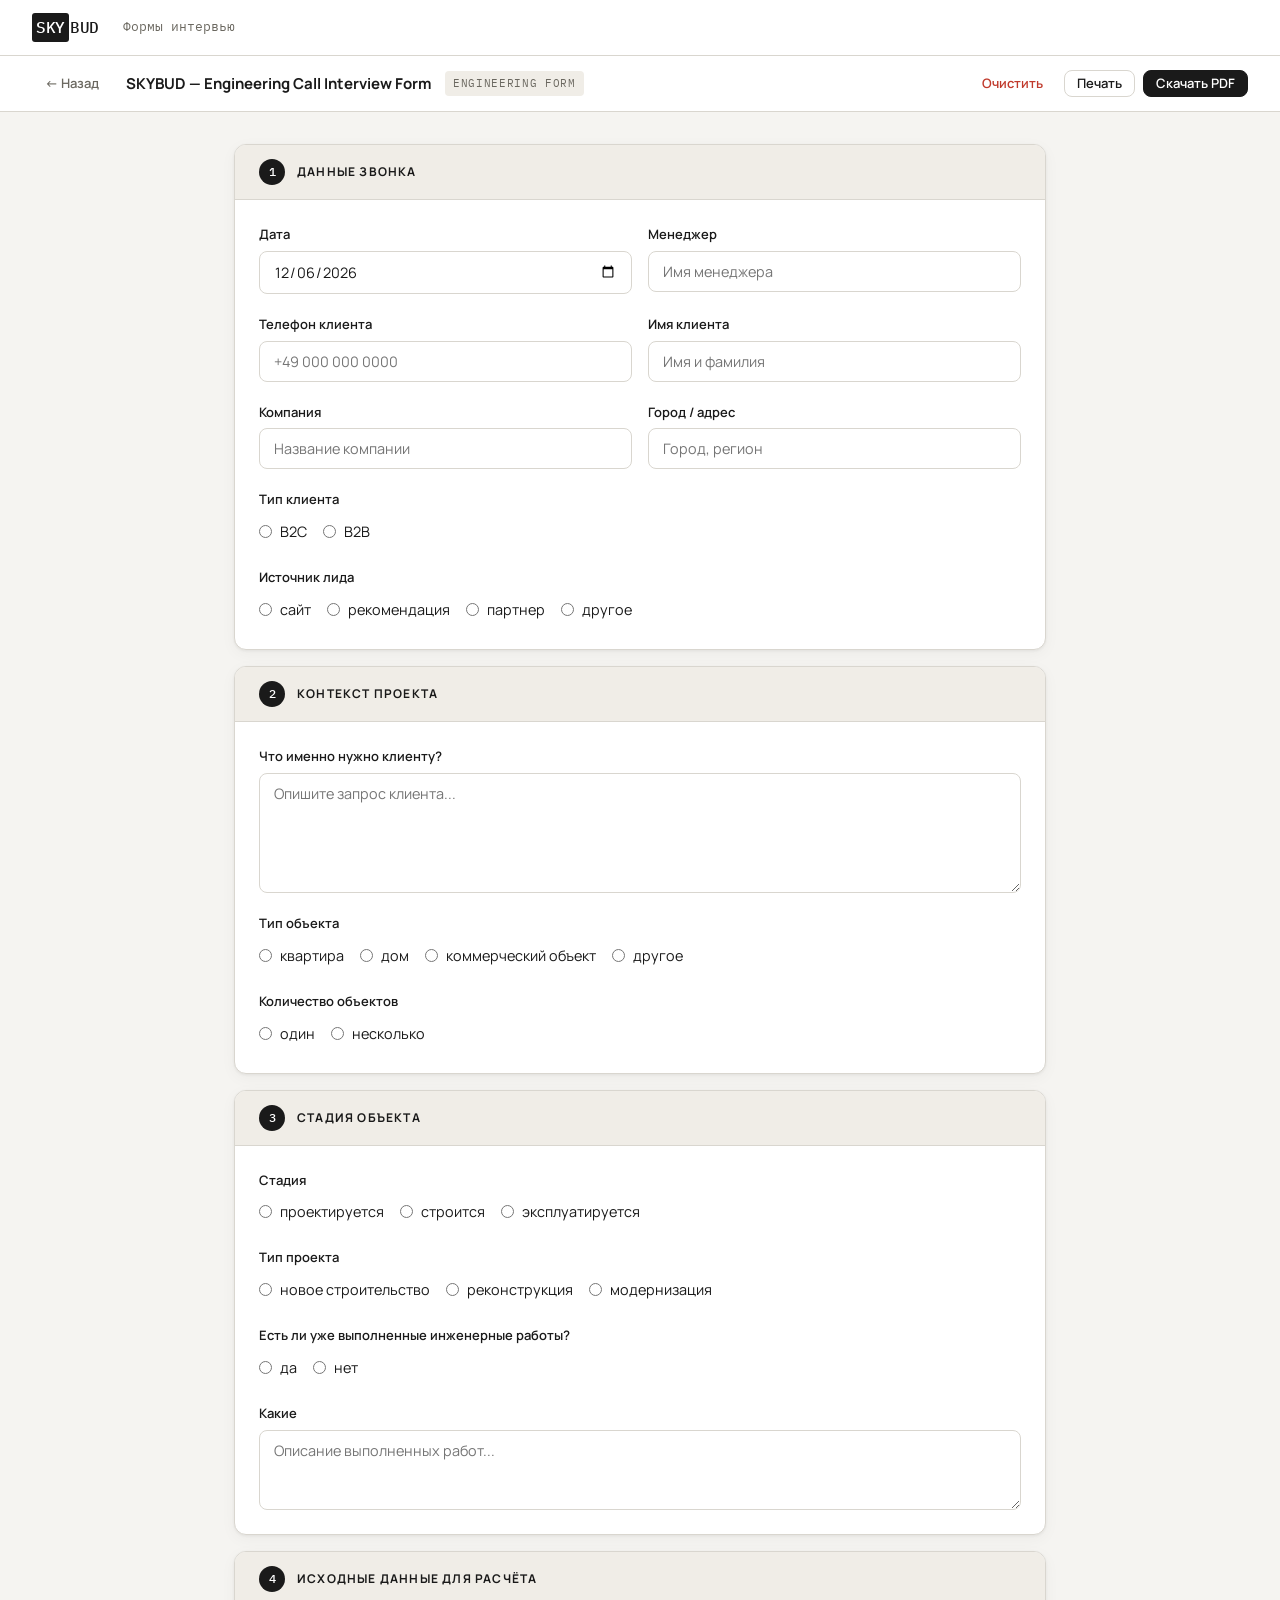
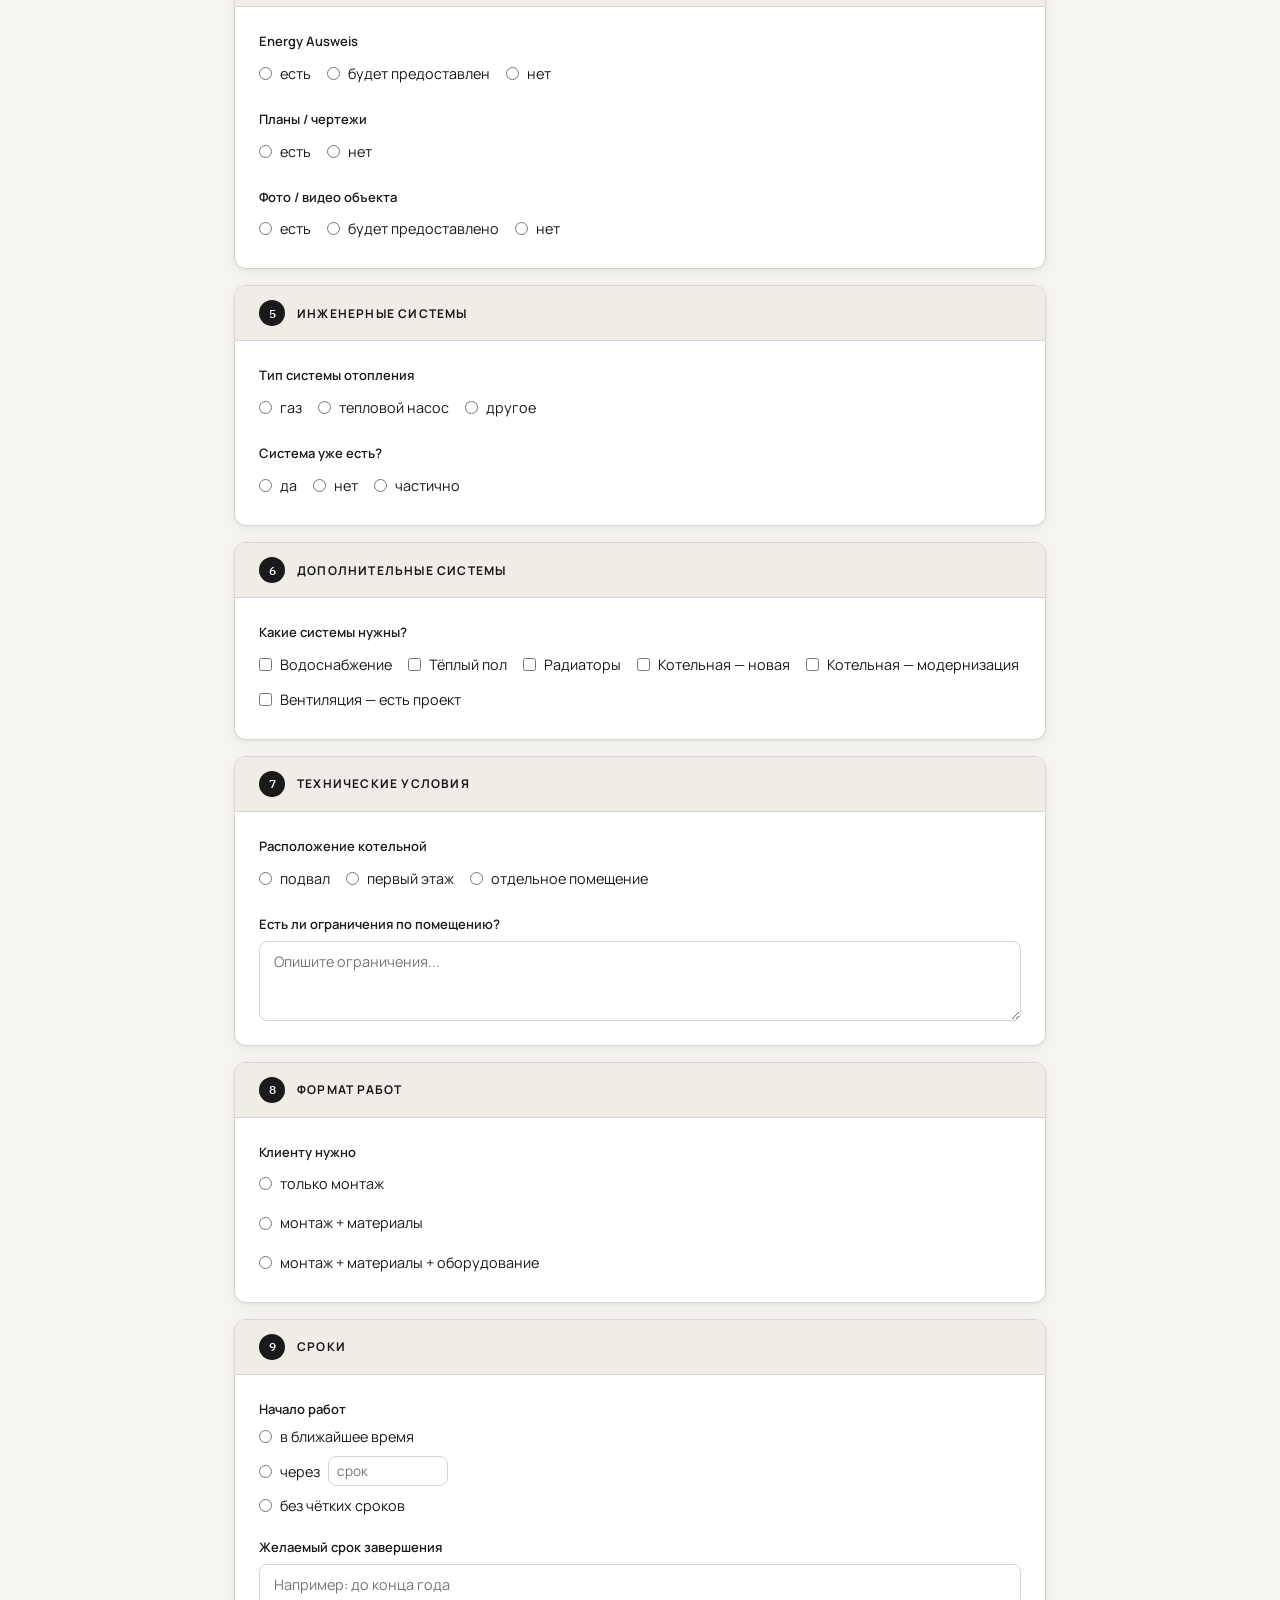
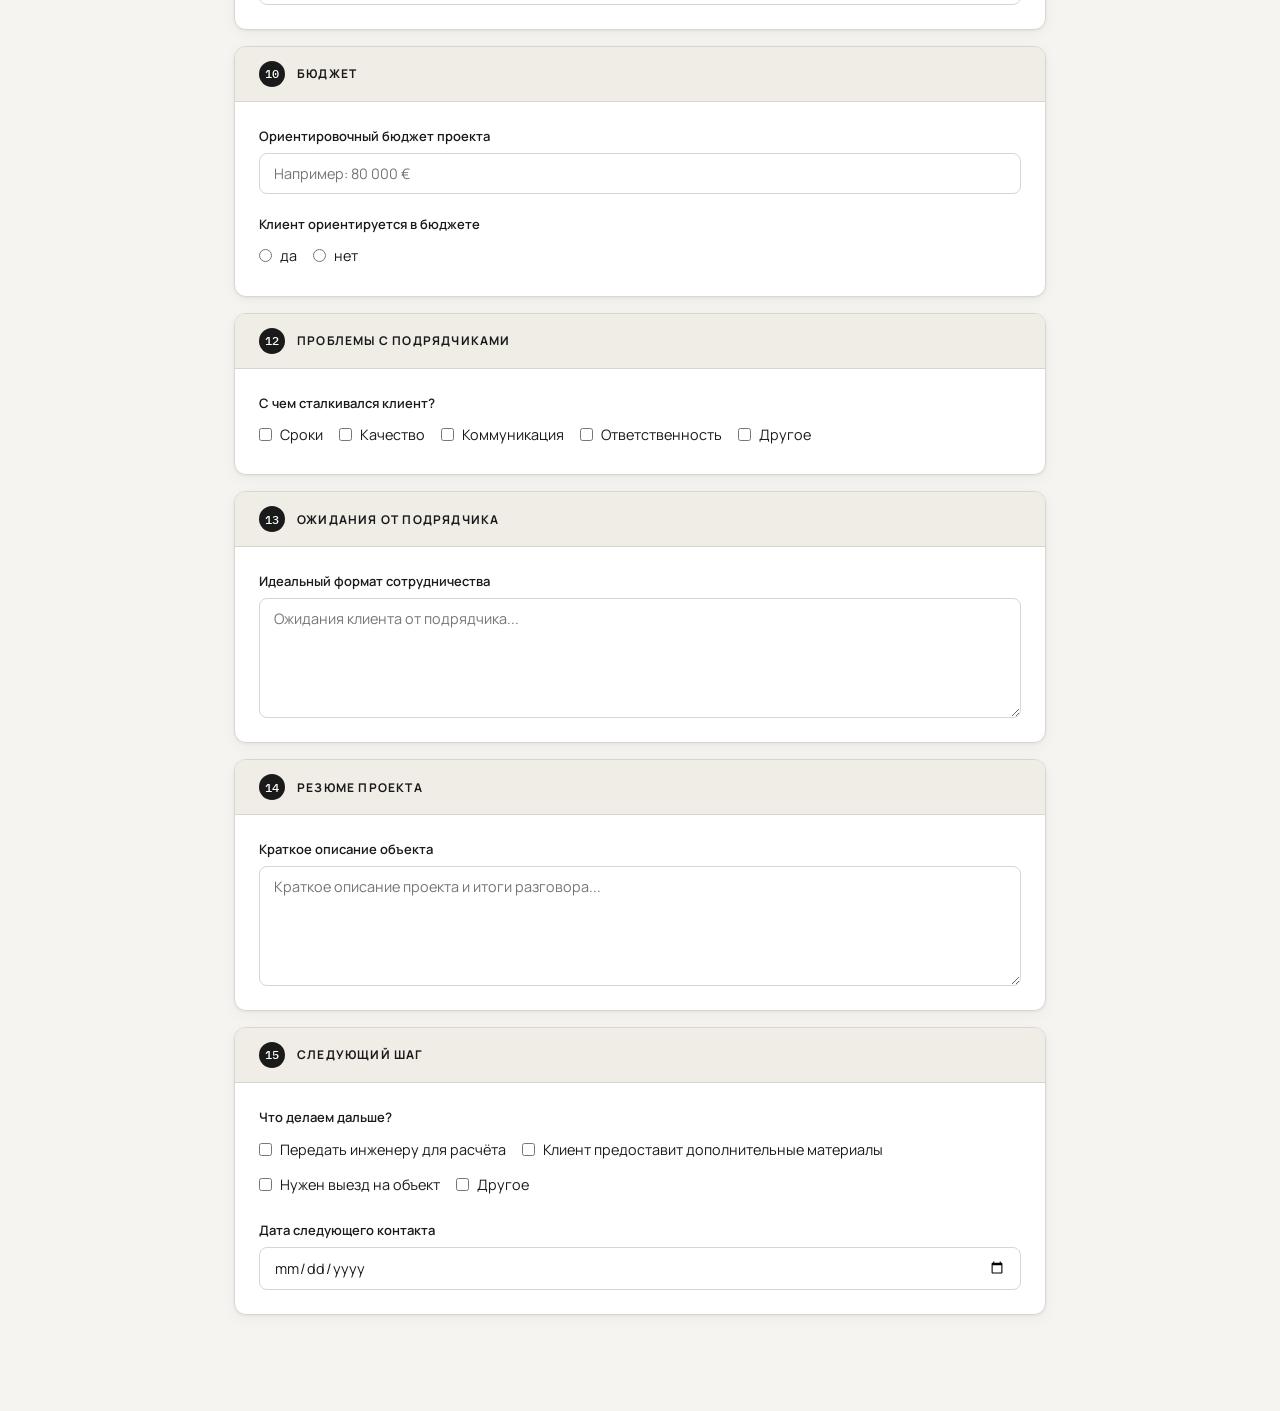
==== engineering-call-interview-form.html @ 5a919bc7 "Add SKYBUD Forms static site with two interview forms Creates a complete GitHub Pages-ready static s" ====
<!DOCTYPE html>
<html lang="ru">
<head>
  <meta charset="UTF-8">
  <meta name="viewport" content="width=device-width, initial-scale=1.0">
  <title>SKYBUD — Engineering Call Interview Form</title>
  <link href="https://fonts.googleapis.com/css2?family=Manrope:wght@300;400;500;600;700&family=IBM+Plex+Mono:wght@400;500&display=swap" rel="stylesheet">
  <link rel="stylesheet" href="css/styles.css">
  <link rel="stylesheet" href="css/print.css">
</head>
<body>

  <!-- Print-шапка (скрыта на экране, видна в PDF) -->
  <div class="print-header">
    <div class="print-header__logo">SKYBUD</div>
    <div class="print-header__meta">
      Engineering Call Interview Form<br>
      <span id="print-date"></span>
    </div>
  </div>

  <!-- Шапка сайта -->
  <header class="site-header no-print">
    <a class="site-logo" href="index.html"><span>SKY</span>BUD</a>
    <div class="header-meta">Формы интервью</div>
  </header>

  <!-- Шапка страницы формы -->
  <div class="form-page-header no-print">
    <div class="form-page-header__left">
      <a href="index.html" class="btn btn--ghost btn--sm">← Назад</a>
      <span class="form-page-header__title">SKYBUD — Engineering Call Interview Form</span>
      <span class="form-page-header__tag">Engineering Form</span>
    </div>
    <div class="form-page-header__actions">
      <button id="btn-clear" class="btn btn--danger btn--sm">Очистить</button>
      <button class="btn btn--secondary btn--sm" onclick="window.print()">Печать</button>
      <button id="btn-pdf" class="btn btn--primary btn--sm" onclick="downloadPDF()">Скачать PDF</button>
    </div>
  </div>

  <!-- Тело формы -->
  <div class="form-body">

    <!-- Секция 1 — Данные звонка -->
    <section class="form-section" id="section-1">
      <div class="form-section__header">
        <div class="form-section__num">1</div>
        <h2 class="form-section__title">Данные звонка</h2>
      </div>
      <div class="form-section__body">

        <div class="form-row">
          <div class="form-group">
            <label class="field-label" for="call-date">Дата</label>
            <input type="date" id="call-date" name="call-date">
          </div>
          <div class="form-group">
            <label class="field-label" for="manager-name">Менеджер</label>
            <input type="text" id="manager-name" name="manager-name" placeholder="Имя менеджера">
          </div>
        </div>

        <div class="form-row">
          <div class="form-group">
            <label class="field-label" for="client-phone">Телефон клиента</label>
            <input type="tel" id="client-phone" name="client-phone" placeholder="+49 000 000 0000">
          </div>
          <div class="form-group">
            <label class="field-label" for="client-name">Имя клиента</label>
            <input type="text" id="client-name" name="client-name" placeholder="Имя и фамилия">
          </div>
        </div>

        <div class="form-row">
          <div class="form-group">
            <label class="field-label" for="client-company">Компания</label>
            <input type="text" id="client-company" name="client-company" placeholder="Название компании">
          </div>
          <div class="form-group">
            <label class="field-label" for="client-city">Город / адрес</label>
            <input type="text" id="client-city" name="client-city" placeholder="Город, регион">
          </div>
        </div>

        <div class="form-group">
          <label class="field-label">Тип клиента</label>
          <div class="radio-group radio-group--row">
            <label class="radio-option">
              <input type="radio" name="client-type" value="b2c"> B2C
            </label>
            <label class="radio-option">
              <input type="radio" name="client-type" value="b2b"> B2B
            </label>
          </div>
        </div>

        <div class="form-group">
          <label class="field-label">Источник лида</label>
          <div class="radio-group radio-group--row">
            <label class="radio-option">
              <input type="radio" name="lead-source" value="site"> сайт
            </label>
            <label class="radio-option">
              <input type="radio" name="lead-source" value="recommendation"> рекомендация
            </label>
            <label class="radio-option">
              <input type="radio" name="lead-source" value="partner"> партнер
            </label>
            <label class="radio-option">
              <input type="radio" name="lead-source" value="other"> другое
            </label>
          </div>
        </div>

      </div>
    </section>

    <!-- Секция 2 — Контекст проекта -->
    <section class="form-section" id="section-2">
      <div class="form-section__header">
        <div class="form-section__num">2</div>
        <h2 class="form-section__title">Контекст проекта</h2>
      </div>
      <div class="form-section__body">

        <div class="form-group">
          <label class="field-label" for="project-context">Что именно нужно клиенту?</label>
          <textarea id="project-context" name="project-context" class="tall" placeholder="Опишите запрос клиента..."></textarea>
        </div>

        <div class="form-group">
          <label class="field-label">Тип объекта</label>
          <div class="radio-group radio-group--row">
            <label class="radio-option">
              <input type="radio" name="object-type" value="apartment"> квартира
            </label>
            <label class="radio-option">
              <input type="radio" name="object-type" value="house"> дом
            </label>
            <label class="radio-option">
              <input type="radio" name="object-type" value="commercial"> коммерческий объект
            </label>
            <label class="radio-option">
              <input type="radio" name="object-type" value="other"> другое
            </label>
          </div>
        </div>

        <div class="form-group">
          <label class="field-label">Количество объектов</label>
          <div class="radio-group radio-group--row">
            <label class="radio-option">
              <input type="radio" name="object-count" value="one"> один
            </label>
            <label class="radio-option">
              <input type="radio" name="object-count" value="several"> несколько
            </label>
          </div>
        </div>

      </div>
    </section>

    <!-- Секция 3 — Стадия объекта -->
    <section class="form-section" id="section-3">
      <div class="form-section__header">
        <div class="form-section__num">3</div>
        <h2 class="form-section__title">Стадия объекта</h2>
      </div>
      <div class="form-section__body">

        <div class="form-group">
          <label class="field-label">Стадия</label>
          <div class="radio-group radio-group--row">
            <label class="radio-option">
              <input type="radio" name="object-stage" value="designing"> проектируется
            </label>
            <label class="radio-option">
              <input type="radio" name="object-stage" value="building"> строится
            </label>
            <label class="radio-option">
              <input type="radio" name="object-stage" value="operating"> эксплуатируется
            </label>
          </div>
        </div>

        <div class="form-group">
          <label class="field-label">Тип проекта</label>
          <div class="radio-group radio-group--row">
            <label class="radio-option">
              <input type="radio" name="project-type" value="new"> новое строительство
            </label>
            <label class="radio-option">
              <input type="radio" name="project-type" value="reconstruction"> реконструкция
            </label>
            <label class="radio-option">
              <input type="radio" name="project-type" value="modernization"> модернизация
            </label>
          </div>
        </div>

        <div class="form-group">
          <label class="field-label">Есть ли уже выполненные инженерные работы?</label>
          <div class="radio-group radio-group--row">
            <label class="radio-option">
              <input type="radio" name="has-existing-works" value="yes"> да
            </label>
            <label class="radio-option">
              <input type="radio" name="has-existing-works" value="no"> нет
            </label>
          </div>
        </div>

        <div class="form-group">
          <label class="field-label" for="existing-works-details">Какие</label>
          <textarea id="existing-works-details" name="existing-works-details" placeholder="Описание выполненных работ..."></textarea>
        </div>

      </div>
    </section>

    <!-- Секция 4 — Исходные данные для расчёта -->
    <section class="form-section" id="section-4">
      <div class="form-section__header">
        <div class="form-section__num">4</div>
        <h2 class="form-section__title">Исходные данные для расчёта</h2>
      </div>
      <div class="form-section__body">

        <div class="form-group">
          <label class="field-label">Energy Ausweis</label>
          <div class="radio-group radio-group--row">
            <label class="radio-option">
              <input type="radio" name="energy-ausweis" value="yes"> есть
            </label>
            <label class="radio-option">
              <input type="radio" name="energy-ausweis" value="will-provide"> будет предоставлен
            </label>
            <label class="radio-option">
              <input type="radio" name="energy-ausweis" value="no"> нет
            </label>
          </div>
        </div>

        <div class="form-group">
          <label class="field-label">Планы / чертежи</label>
          <div class="radio-group radio-group--row">
            <label class="radio-option">
              <input type="radio" name="has-plans" value="yes"> есть
            </label>
            <label class="radio-option">
              <input type="radio" name="has-plans" value="no"> нет
            </label>
          </div>
        </div>

        <div class="form-group">
          <label class="field-label">Фото / видео объекта</label>
          <div class="radio-group radio-group--row">
            <label class="radio-option">
              <input type="radio" name="has-photos" value="yes"> есть
            </label>
            <label class="radio-option">
              <input type="radio" name="has-photos" value="will-provide"> будет предоставлено
            </label>
            <label class="radio-option">
              <input type="radio" name="has-photos" value="no"> нет
            </label>
          </div>
        </div>

      </div>
    </section>

    <!-- Секция 5 — Инженерные системы -->
    <section class="form-section" id="section-5">
      <div class="form-section__header">
        <div class="form-section__num">5</div>
        <h2 class="form-section__title">Инженерные системы</h2>
      </div>
      <div class="form-section__body">

        <div class="form-group">
          <label class="field-label">Тип системы отопления</label>
          <div class="radio-group radio-group--row">
            <label class="radio-option">
              <input type="radio" name="heating-type" value="gas"> газ
            </label>
            <label class="radio-option">
              <input type="radio" name="heating-type" value="heat-pump"> тепловой насос
            </label>
            <label class="radio-option">
              <input type="radio" name="heating-type" value="other"> другое
            </label>
          </div>
        </div>

        <div class="form-group">
          <label class="field-label">Система уже есть?</label>
          <div class="radio-group radio-group--row">
            <label class="radio-option">
              <input type="radio" name="has-system" value="yes"> да
            </label>
            <label class="radio-option">
              <input type="radio" name="has-system" value="no"> нет
            </label>
            <label class="radio-option">
              <input type="radio" name="has-system" value="partial"> частично
            </label>
          </div>
        </div>

      </div>
    </section>

    <!-- Секция 6 — Дополнительные системы -->
    <section class="form-section" id="section-6">
      <div class="form-section__header">
        <div class="form-section__num">6</div>
        <h2 class="form-section__title">Дополнительные системы</h2>
      </div>
      <div class="form-section__body">

        <div class="form-group">
          <label class="field-label">Какие системы нужны?</label>
          <div class="checkbox-group checkbox-group--row">
            <label class="checkbox-option">
              <input type="checkbox" id="sys-water"> Водоснабжение
            </label>
            <label class="checkbox-option">
              <input type="checkbox" id="sys-floor"> Тёплый пол
            </label>
            <label class="checkbox-option">
              <input type="checkbox" id="sys-radiators"> Радиаторы
            </label>
            <label class="checkbox-option">
              <input type="checkbox" id="sys-boiler-new"> Котельная — новая
            </label>
            <label class="checkbox-option">
              <input type="checkbox" id="sys-boiler-mod"> Котельная — модернизация
            </label>
            <label class="checkbox-option">
              <input type="checkbox" id="sys-ventilation"> Вентиляция — есть проект
            </label>
          </div>
        </div>

      </div>
    </section>

    <!-- Секция 7 — Технические условия -->
    <section class="form-section" id="section-7">
      <div class="form-section__header">
        <div class="form-section__num">7</div>
        <h2 class="form-section__title">Технические условия</h2>
      </div>
      <div class="form-section__body">

        <div class="form-group">
          <label class="field-label">Расположение котельной</label>
          <div class="radio-group radio-group--row">
            <label class="radio-option">
              <input type="radio" name="boiler-location" value="basement"> подвал
            </label>
            <label class="radio-option">
              <input type="radio" name="boiler-location" value="ground-floor"> первый этаж
            </label>
            <label class="radio-option">
              <input type="radio" name="boiler-location" value="separate-room"> отдельное помещение
            </label>
          </div>
        </div>

        <div class="form-group">
          <label class="field-label" for="room-restrictions">Есть ли ограничения по помещению?</label>
          <textarea id="room-restrictions" name="room-restrictions" placeholder="Опишите ограничения..."></textarea>
        </div>

      </div>
    </section>

    <!-- Секция 8 — Формат работ -->
    <section class="form-section" id="section-8">
      <div class="form-section__header">
        <div class="form-section__num">8</div>
        <h2 class="form-section__title">Формат работ</h2>
      </div>
      <div class="form-section__body">

        <div class="form-group">
          <label class="field-label">Клиенту нужно</label>
          <div class="radio-group">
            <label class="radio-option">
              <input type="radio" name="work-format" value="install-only"> только монтаж
            </label>
            <label class="radio-option">
              <input type="radio" name="work-format" value="install-materials"> монтаж + материалы
            </label>
            <label class="radio-option">
              <input type="radio" name="work-format" value="install-materials-equipment"> монтаж + материалы + оборудование
            </label>
          </div>
        </div>

      </div>
    </section>

    <!-- Секция 9 — Сроки -->
    <section class="form-section" id="section-9">
      <div class="form-section__header">
        <div class="form-section__num">9</div>
        <h2 class="form-section__title">Сроки</h2>
      </div>
      <div class="form-section__body">

        <div class="form-group">
          <label class="field-label">Начало работ</label>
          <div class="radio-inline-group">
            <label class="radio-inline-row">
              <input type="radio" name="start-time" value="soon"> в ближайшее время
            </label>
            <label class="radio-inline-row">
              <input type="radio" name="start-time" value="within">
              через
              <input type="text" class="inline-field" id="start-time-value" name="start-time-value" placeholder="срок">
            </label>
            <label class="radio-inline-row">
              <input type="radio" name="start-time" value="unclear"> без чётких сроков
            </label>
          </div>
        </div>

        <div class="form-group">
          <label class="field-label" for="desired-deadline">Желаемый срок завершения</label>
          <input type="text" id="desired-deadline" name="desired-deadline" placeholder="Например: до конца года">
        </div>

      </div>
    </section>

    <!-- Секция 10 — Бюджет -->
    <section class="form-section" id="section-10">
      <div class="form-section__header">
        <div class="form-section__num">10</div>
        <h2 class="form-section__title">Бюджет</h2>
      </div>
      <div class="form-section__body">

        <div class="form-group">
          <label class="field-label" for="project-budget">Ориентировочный бюджет проекта</label>
          <input type="text" id="project-budget" name="project-budget" placeholder="Например: 80 000 €">
        </div>

        <div class="form-group">
          <label class="field-label">Клиент ориентируется в бюджете</label>
          <div class="radio-group radio-group--row">
            <label class="radio-option">
              <input type="radio" name="budget-aware" value="yes"> да
            </label>
            <label class="radio-option">
              <input type="radio" name="budget-aware" value="no"> нет
            </label>
          </div>
        </div>

      </div>
    </section>

    <!-- Секция 11 — B2B (скрыта по умолчанию) -->
    <section class="form-section section--b2b" id="b2b-section">
      <div class="form-section__header">
        <div class="form-section__num">11</div>
        <h2 class="form-section__title">Дополнительно для B2B</h2>
      </div>
      <div class="form-section__body">

        <div class="form-group">
          <label class="field-label" for="b2b-activity">Основная деятельность компании</label>
          <input type="text" id="b2b-activity" name="b2b-activity" placeholder="Сфера деятельности">
        </div>

        <div class="form-group">
          <label class="field-label">Тип объектов</label>
          <div class="radio-group radio-group--row">
            <label class="radio-option">
              <input type="radio" name="b2b-object-types" value="residential"> жилые
            </label>
            <label class="radio-option">
              <input type="radio" name="b2b-object-types" value="commercial"> коммерческие
            </label>
            <label class="radio-option">
              <input type="radio" name="b2b-object-types" value="mixed"> смешанные
            </label>
          </div>
        </div>

        <div class="form-group">
          <label class="field-label" for="b2b-yearly-count">Примерное количество проектов в год</label>
          <div class="field-with-suffix">
            <input type="number" id="b2b-yearly-count" name="b2b-yearly-count" min="1" placeholder="0">
            <span class="field-suffix">в год</span>
          </div>
        </div>

      </div>
    </section>

    <!-- Секция 12 — Проблемы с подрядчиками -->
    <section class="form-section" id="section-12">
      <div class="form-section__header">
        <div class="form-section__num">12</div>
        <h2 class="form-section__title">Проблемы с подрядчиками</h2>
      </div>
      <div class="form-section__body">

        <div class="form-group">
          <label class="field-label">С чем сталкивался клиент?</label>
          <div class="checkbox-group checkbox-group--row">
            <label class="checkbox-option">
              <input type="checkbox" id="problem-deadlines"> Сроки
            </label>
            <label class="checkbox-option">
              <input type="checkbox" id="problem-quality"> Качество
            </label>
            <label class="checkbox-option">
              <input type="checkbox" id="problem-communication"> Коммуникация
            </label>
            <label class="checkbox-option">
              <input type="checkbox" id="problem-responsibility"> Ответственность
            </label>
            <label class="checkbox-option">
              <input type="checkbox" id="problem-other"> Другое
            </label>
          </div>
        </div>

      </div>
    </section>

    <!-- Секция 13 — Ожидания от подрядчика -->
    <section class="form-section" id="section-13">
      <div class="form-section__header">
        <div class="form-section__num">13</div>
        <h2 class="form-section__title">Ожидания от подрядчика</h2>
      </div>
      <div class="form-section__body">

        <div class="form-group">
          <label class="field-label" for="ideal-contractor">Идеальный формат сотрудничества</label>
          <textarea id="ideal-contractor" name="ideal-contractor" class="tall" placeholder="Ожидания клиента от подрядчика..."></textarea>
        </div>

      </div>
    </section>

    <!-- Секция 14 — Резюме проекта -->
    <section class="form-section" id="section-14">
      <div class="form-section__header">
        <div class="form-section__num">14</div>
        <h2 class="form-section__title">Резюме проекта</h2>
      </div>
      <div class="form-section__body">

        <div class="form-group">
          <label class="field-label" for="project-summary">Краткое описание объекта</label>
          <textarea id="project-summary" name="project-summary" class="tall" placeholder="Краткое описание проекта и итоги разговора..."></textarea>
        </div>

      </div>
    </section>

    <!-- Секция 15 — Следующий шаг -->
    <section class="form-section" id="section-15">
      <div class="form-section__header">
        <div class="form-section__num">15</div>
        <h2 class="form-section__title">Следующий шаг</h2>
      </div>
      <div class="form-section__body">

        <div class="form-group">
          <label class="field-label">Что делаем дальше?</label>
          <div class="checkbox-group checkbox-group--row">
            <label class="checkbox-option">
              <input type="checkbox" id="next-to-engineer"> Передать инженеру для расчёта
            </label>
            <label class="checkbox-option">
              <input type="checkbox" id="next-need-materials"> Клиент предоставит дополнительные материалы
            </label>
            <label class="checkbox-option">
              <input type="checkbox" id="next-site-visit"> Нужен выезд на объект
            </label>
            <label class="checkbox-option">
              <input type="checkbox" id="next-other"> Другое
            </label>
          </div>
        </div>

        <div class="form-group">
          <label class="field-label" for="next-contact-date">Дата следующего контакта</label>
          <input type="date" id="next-contact-date" name="next-contact-date">
        </div>

      </div>
    </section>

  </div><!-- /.form-body -->

  <script src="js/form-engineering.js" defer></script>
</body>
</html>
---- css/styles.css ----
/* ============================================================
   SKYBUD Forms — Main Stylesheet
   ============================================================ */

/* --- Variables --- */
:root {
  --color-bg:           #F5F4F1;
  --color-surface:      #FFFFFF;
  --color-border:       #D9D6CF;
  --color-border-focus: #1A1A1A;
  --color-text:         #1A1A1A;
  --color-text-muted:   #6B6860;
  --color-accent:       #1A1A1A;
  --color-accent-light: #E8E6E0;
  --color-tag:          #F0EDE7;
  --color-b2b-bg:       #FAF5EC;
  --color-b2b-border:   #D4C5A9;
  --color-b2b-title:    #7A5C28;
  --color-danger:       #C0392B;

  --font-main: 'Manrope', sans-serif;
  --font-mono: 'IBM Plex Mono', monospace;

  --radius-sm: 4px;
  --radius-md: 8px;
  --radius-lg: 12px;

  --shadow-card:  0 1px 3px rgba(0,0,0,0.06), 0 4px 16px rgba(0,0,0,0.04);
  --shadow-hover: 0 2px 8px rgba(0,0,0,0.10), 0 8px 32px rgba(0,0,0,0.06);
  --transition: 0.18s ease;
}

/* --- Reset & Base --- */
*, *::before, *::after { box-sizing: border-box; margin: 0; padding: 0; }

html { font-size: 16px; -webkit-font-smoothing: antialiased; }

body {
  font-family: var(--font-main);
  background: var(--color-bg);
  color: var(--color-text);
  line-height: 1.6;
  min-height: 100vh;
}

a { color: inherit; text-decoration: none; }

/* --- Site Header --- */
.site-header {
  height: 56px;
  background: var(--color-surface);
  border-bottom: 1px solid var(--color-border);
  display: flex;
  align-items: center;
  padding: 0 2rem;
  gap: 1.5rem;
  position: sticky;
  top: 0;
  z-index: 100;
}

.site-logo {
  font-family: var(--font-mono);
  font-size: 1rem;
  font-weight: 500;
  letter-spacing: -0.02em;
  color: var(--color-text);
  display: flex;
  align-items: center;
  gap: 0;
  white-space: nowrap;
}

.site-logo span {
  display: inline-flex;
  align-items: center;
  justify-content: center;
  background: var(--color-text);
  color: var(--color-surface);
  padding: 2px 4px;
  border-radius: 3px;
  margin-right: 1px;
}

.header-meta {
  font-size: 0.8125rem;
  color: var(--color-text-muted);
  font-family: var(--font-mono);
}

/* --- Buttons --- */
.btn {
  display: inline-flex;
  align-items: center;
  justify-content: center;
  gap: 0.375rem;
  padding: 0.625rem 1.25rem;
  border-radius: var(--radius-md);
  font-family: var(--font-main);
  font-size: 0.875rem;
  font-weight: 600;
  line-height: 1;
  cursor: pointer;
  border: 1.5px solid transparent;
  transition: background var(--transition), color var(--transition), border-color var(--transition), box-shadow var(--transition), opacity var(--transition);
  white-space: nowrap;
  text-decoration: none;
}

.btn--primary {
  background: var(--color-accent);
  color: #fff;
  border-color: var(--color-accent);
}
.btn--primary:hover {
  background: #333;
  border-color: #333;
}

.btn--secondary {
  background: transparent;
  color: var(--color-text);
  border-color: var(--color-border);
}
.btn--secondary:hover {
  border-color: var(--color-text);
  background: var(--color-tag);
}

.btn--ghost {
  background: transparent;
  color: var(--color-text-muted);
  border-color: transparent;
}
.btn--ghost:hover {
  color: var(--color-text);
  background: var(--color-tag);
}

.btn--danger {
  background: transparent;
  color: var(--color-danger);
  border-color: transparent;
}
.btn--danger:hover {
  background: #fdf0ef;
  border-color: var(--color-danger);
}

.btn--sm {
  padding: 0.375rem 0.75rem;
  font-size: 0.8125rem;
}

.btn.loading {
  pointer-events: none;
  opacity: 0.7;
  position: relative;
}
.btn.loading::after {
  content: '';
  display: inline-block;
  width: 12px;
  height: 12px;
  border: 2px solid currentColor;
  border-top-color: transparent;
  border-radius: 50%;
  animation: spin 0.6s linear infinite;
  margin-left: 0.375rem;
}
@keyframes spin { to { transform: rotate(360deg); } }

/* --- Index Page --- */
.page-hero {
  padding: 3rem 2rem 2rem;
  max-width: 1100px;
  margin: 0 auto;
}

.page-hero__eyebrow {
  font-family: var(--font-mono);
  font-size: 0.75rem;
  color: var(--color-text-muted);
  text-transform: uppercase;
  letter-spacing: 0.08em;
  margin-bottom: 0.75rem;
}

.page-hero__title {
  font-size: 2rem;
  font-weight: 700;
  letter-spacing: -0.03em;
  margin-bottom: 0.5rem;
}

.page-hero__subtitle {
  font-size: 0.9375rem;
  color: var(--color-text-muted);
  max-width: 500px;
}

.docs-section {
  max-width: 1100px;
  margin: 0 auto;
  padding: 0 2rem 4rem;
}

.docs-grid {
  display: grid;
  grid-template-columns: 1fr 1fr;
  gap: 1.25rem;
}

.doc-card {
  background: var(--color-surface);
  border: 1px solid var(--color-border);
  border-radius: var(--radius-lg);
  padding: 1.75rem;
  display: flex;
  flex-direction: column;
  gap: 1rem;
  box-shadow: var(--shadow-card);
  transition: transform var(--transition), box-shadow var(--transition);
}

.doc-card:hover {
  transform: translateY(-2px);
  box-shadow: var(--shadow-hover);
}

.doc-card__eyebrow {
  font-family: var(--font-mono);
  font-size: 0.7rem;
  color: var(--color-text-muted);
  text-transform: uppercase;
  letter-spacing: 0.1em;
}

.doc-card__title {
  font-size: 1.125rem;
  font-weight: 700;
  letter-spacing: -0.02em;
  line-height: 1.3;
}

.doc-card__desc {
  font-size: 0.875rem;
  color: var(--color-text-muted);
  line-height: 1.6;
  flex: 1;
}

.doc-card__actions {
  display: flex;
  gap: 0.75rem;
  flex-wrap: wrap;
}

/* --- Form Page Layout --- */
.form-page-header {
  background: var(--color-surface);
  border-bottom: 1px solid var(--color-border);
  padding: 0.875rem 2rem;
  display: flex;
  align-items: center;
  justify-content: space-between;
  gap: 1rem;
  flex-wrap: wrap;
}

.form-page-header__left {
  display: flex;
  align-items: center;
  gap: 0.875rem;
  flex-wrap: wrap;
}

.form-page-header__title {
  font-weight: 700;
  font-size: 0.9375rem;
}

.form-page-header__tag {
  font-family: var(--font-mono);
  font-size: 0.7rem;
  color: var(--color-text-muted);
  background: var(--color-tag);
  padding: 0.2rem 0.5rem;
  border-radius: var(--radius-sm);
  text-transform: uppercase;
  letter-spacing: 0.06em;
}

.form-page-header__actions {
  display: flex;
  align-items: center;
  gap: 0.5rem;
  flex-wrap: wrap;
}

.form-body {
  max-width: 860px;
  margin: 2rem auto;
  padding: 0 1.5rem 4rem;
  display: flex;
  flex-direction: column;
  gap: 1rem;
}

/* --- Form Sections --- */
.form-section {
  background: var(--color-surface);
  border: 1px solid var(--color-border);
  border-radius: var(--radius-lg);
  box-shadow: var(--shadow-card);
  overflow: hidden;
}

.form-section__header {
  background: var(--color-tag);
  padding: 0.875rem 1.5rem;
  display: flex;
  align-items: center;
  gap: 0.75rem;
  border-bottom: 1px solid var(--color-border);
}

.form-section__num {
  width: 26px;
  height: 26px;
  background: var(--color-text);
  color: #fff;
  border-radius: 50%;
  display: flex;
  align-items: center;
  justify-content: center;
  font-family: var(--font-mono);
  font-size: 0.75rem;
  font-weight: 500;
  flex-shrink: 0;
}

.form-section__title {
  font-size: 0.75rem;
  font-weight: 700;
  text-transform: uppercase;
  letter-spacing: 0.1em;
  color: var(--color-text);
}

.form-section__body {
  padding: 1.5rem;
  display: flex;
  flex-direction: column;
  gap: 1.25rem;
}

/* --- B2B Section --- */
.section--b2b {
  display: none;
  border-color: var(--color-b2b-border);
}

.section--b2b.b2b-visible {
  display: block;
}

.section--b2b .form-section__header {
  background: var(--color-b2b-bg);
  border-bottom-color: var(--color-b2b-border);
}

.section--b2b .form-section__title {
  color: var(--color-b2b-title);
}

.section--b2b .form-section__num {
  background: var(--color-b2b-title);
}

/* --- Form Fields --- */
.form-group {
  display: flex;
  flex-direction: column;
  gap: 0.375rem;
}

.field-label {
  font-size: 0.8125rem;
  font-weight: 600;
  color: var(--color-text);
}

input[type="text"],
input[type="tel"],
input[type="date"],
input[type="number"],
input[type="email"],
select,
textarea {
  width: 100%;
  padding: 0.625rem 0.875rem;
  border: 1.5px solid var(--color-border);
  border-radius: var(--radius-md);
  font-family: var(--font-main);
  font-size: 0.9rem;
  color: var(--color-text);
  background: var(--color-surface);
  transition: border-color var(--transition), box-shadow var(--transition);
  outline: none;
}

input[type="text"]:focus,
input[type="tel"]:focus,
input[type="date"]:focus,
input[type="number"]:focus,
input[type="email"]:focus,
select:focus,
textarea:focus {
  border-color: var(--color-border-focus);
  box-shadow: 0 0 0 3px rgba(26,26,26,0.08);
}

textarea {
  resize: vertical;
  min-height: 80px;
}

textarea.tall {
  min-height: 120px;
}

input[type="number"] {
  max-width: 140px;
}

/* --- Radio & Checkbox Groups --- */
.radio-group,
.checkbox-group {
  display: flex;
  flex-direction: column;
  gap: 0.5rem;
}

.radio-group--row,
.checkbox-group--row {
  flex-direction: row;
  flex-wrap: wrap;
  gap: 0.25rem 1rem;
}

.radio-option,
.checkbox-option {
  display: flex;
  align-items: center;
  gap: 0.5rem;
  font-size: 0.9rem;
  cursor: pointer;
  padding: 0.25rem 0;
}

.radio-option input[type="radio"],
.checkbox-option input[type="checkbox"] {
  width: auto;
  padding: 0;
  border: none;
  box-shadow: none;
  accent-color: var(--color-accent);
  cursor: pointer;
  flex-shrink: 0;
}

/* --- Inline Radio Group (with inline field) --- */
.radio-inline-group {
  display: flex;
  flex-direction: column;
  gap: 0.5rem;
}

.radio-inline-row {
  display: flex;
  align-items: center;
  gap: 0.5rem;
  font-size: 0.9rem;
  cursor: pointer;
  flex-wrap: wrap;
}

.radio-inline-row input[type="radio"] {
  width: auto;
  padding: 0;
  border: none;
  box-shadow: none;
  accent-color: var(--color-accent);
  cursor: pointer;
  flex-shrink: 0;
}

.inline-field {
  width: 120px !important;
  min-width: 80px;
  padding: 0.3rem 0.5rem !important;
  font-size: 0.85rem !important;
  display: inline-block;
}

/* --- Form Row (two fields side by side) --- */
.form-row {
  display: grid;
  grid-template-columns: 1fr 1fr;
  gap: 1rem;
}

/* --- Number with suffix --- */
.field-with-suffix {
  display: flex;
  align-items: center;
  gap: 0.5rem;
}

.field-with-suffix input {
  flex: 1;
}

.field-suffix {
  font-size: 0.875rem;
  color: var(--color-text-muted);
  white-space: nowrap;
}

/* --- Toast --- */
.toast {
  position: fixed;
  bottom: 1.5rem;
  right: 1.5rem;
  background: var(--color-text);
  color: #fff;
  padding: 0.875rem 1.25rem;
  border-radius: var(--radius-md);
  font-size: 0.875rem;
  font-weight: 500;
  display: flex;
  align-items: center;
  gap: 0.75rem;
  box-shadow: 0 4px 20px rgba(0,0,0,0.2);
  z-index: 1000;
  max-width: 360px;
  animation: toastIn 0.25s ease;
  transition: opacity 0.25s ease, transform 0.25s ease;
}

.toast.hiding {
  opacity: 0;
  transform: translateY(8px);
}

.toast--success { background: #1a7a4a; }
.toast--error   { background: var(--color-danger); }
.toast--info    { background: #1a4a7a; }

.toast__close {
  background: none;
  border: none;
  color: rgba(255,255,255,0.7);
  cursor: pointer;
  font-size: 1rem;
  padding: 0;
  line-height: 1;
  flex-shrink: 0;
}

.toast__close:hover { color: #fff; }

.toast__action {
  background: rgba(255,255,255,0.2);
  border: none;
  color: #fff;
  border-radius: var(--radius-sm);
  padding: 0.25rem 0.625rem;
  font-size: 0.8rem;
  font-weight: 600;
  cursor: pointer;
  white-space: nowrap;
  transition: background var(--transition);
}

.toast__action:hover { background: rgba(255,255,255,0.3); }

@keyframes toastIn {
  from { opacity: 0; transform: translateY(12px); }
  to   { opacity: 1; transform: translateY(0); }
}

/* --- Print Header (hidden on screen) --- */
.print-header {
  display: none;
}

/* --- Responsive --- */
@media (max-width: 768px) {
  .page-hero { padding: 2rem 1rem 1.5rem; }
  .page-hero__title { font-size: 1.5rem; }
  .docs-section { padding: 0 1rem 3rem; }
  .docs-grid { grid-template-columns: 1fr; }

  .form-page-header {
    padding: 0.75rem 1rem;
    flex-direction: column;
    align-items: flex-start;
  }

  .form-body { padding: 0 1rem 3rem; margin-top: 1rem; }
  .form-section__body { padding: 1rem; gap: 1rem; }

  .form-row { grid-template-columns: 1fr; }

  .site-header { padding: 0 1rem; }
}

@media (max-width: 480px) {
  .radio-group--row,
  .checkbox-group--row {
    flex-direction: column;
    gap: 0.5rem;
  }

  .doc-card__actions {
    flex-direction: column;
  }
  .doc-card__actions .btn { width: 100%; }

  .form-page-header__actions { width: 100%; }
  .form-page-header__actions .btn { flex: 1; }
}
---- css/print.css ----
/* ============================================================
   SKYBUD Forms — Print Stylesheet
   ============================================================ */

/* Print-шапка — скрыта на экране, видна в PDF */
.print-header {
  display: none;
}

@media print {
  /* --- Скрываем навигационные и интерактивные элементы --- */
  .site-header,
  .form-page-header,
  .no-print,
  .btn,
  .toast {
    display: none !important;
  }

  /* --- Показываем print-шапку --- */
  .print-header {
    display: flex !important;
    align-items: flex-start;
    justify-content: space-between;
    padding-bottom: 12pt;
    margin-bottom: 16pt;
    border-bottom: 1.5pt solid #1A1A1A;
  }

  .print-header__logo {
    font-family: 'IBM Plex Mono', 'Courier New', monospace;
    font-size: 18pt;
    font-weight: 700;
    letter-spacing: -0.02em;
    color: #1A1A1A;
  }

  .print-header__meta {
    font-size: 9pt;
    color: #6B6860;
    text-align: right;
    line-height: 1.5;
  }

  /* --- Сброс фонов и базовые стили --- */
  body {
    background: #fff !important;
    font-size: 10pt;
    color: #1A1A1A;
    font-family: 'Manrope', Arial, sans-serif;
  }

  .form-body {
    max-width: 100% !important;
    margin: 0 !important;
    padding: 0 !important;
    gap: 0 !important;
  }

  /* --- Секции форм --- */
  .form-section {
    border: 1pt solid #ccc !important;
    box-shadow: none !important;
    border-radius: 0 !important;
    margin-bottom: 8pt;
    overflow: visible;
    break-inside: avoid;
    page-break-inside: avoid;
  }

  .form-section__header {
    background: #f0f0f0 !important;
    padding: 6pt 10pt !important;
    border-bottom: 1pt solid #ccc !important;
  }

  .form-section__num {
    width: 18pt;
    height: 18pt;
    font-size: 8pt;
  }

  .form-section__title {
    font-size: 8pt;
    letter-spacing: 0.08em;
  }

  .form-section__body {
    padding: 10pt !important;
    gap: 8pt !important;
  }

  /* --- Поля --- */
  .form-group { gap: 2pt; }

  .field-label {
    font-size: 8pt;
    font-weight: 700;
    color: #6B6860;
    text-transform: uppercase;
    letter-spacing: 0.05em;
  }

  input[type="text"],
  input[type="tel"],
  input[type="date"],
  input[type="number"],
  input[type="email"],
  select,
  textarea {
    border: 1pt solid #ccc !important;
    border-radius: 0 !important;
    box-shadow: none !important;
    padding: 4pt 6pt !important;
    font-size: 10pt !important;
    min-height: auto !important;
    background: #fff !important;
  }

  textarea { min-height: 40pt !important; }
  textarea.tall { min-height: 60pt !important; }

  /* --- Radio и Checkbox --- */
  .radio-option,
  .checkbox-option,
  .radio-inline-row {
    font-size: 9.5pt;
  }

  /* --- B2B --- */
  .section--b2b.b2b-hidden-for-print {
    display: none !important;
  }

  .section--b2b .form-section__header {
    background: #FAF5EC !important;
  }

  /* --- Формат страницы А4 --- */
  @page {
    size: A4 portrait;
    margin: 15mm 15mm 15mm 15mm;
  }

  /* --- Разрывы страниц --- */
  .form-section {
    break-inside: avoid;
    page-break-inside: avoid;
  }

  /* Разрешаем разрыв между секциями */
  .form-body > * + * {
    break-before: auto;
  }

  /* --- Скрываем toast --- */
  .toast { display: none !important; }

  /* --- Inline поле --- */
  .inline-field {
    border-bottom: 1pt solid #1A1A1A !important;
    border-top: none !important;
    border-left: none !important;
    border-right: none !important;
    border-radius: 0 !important;
    padding: 0 4pt !important;
  }
}
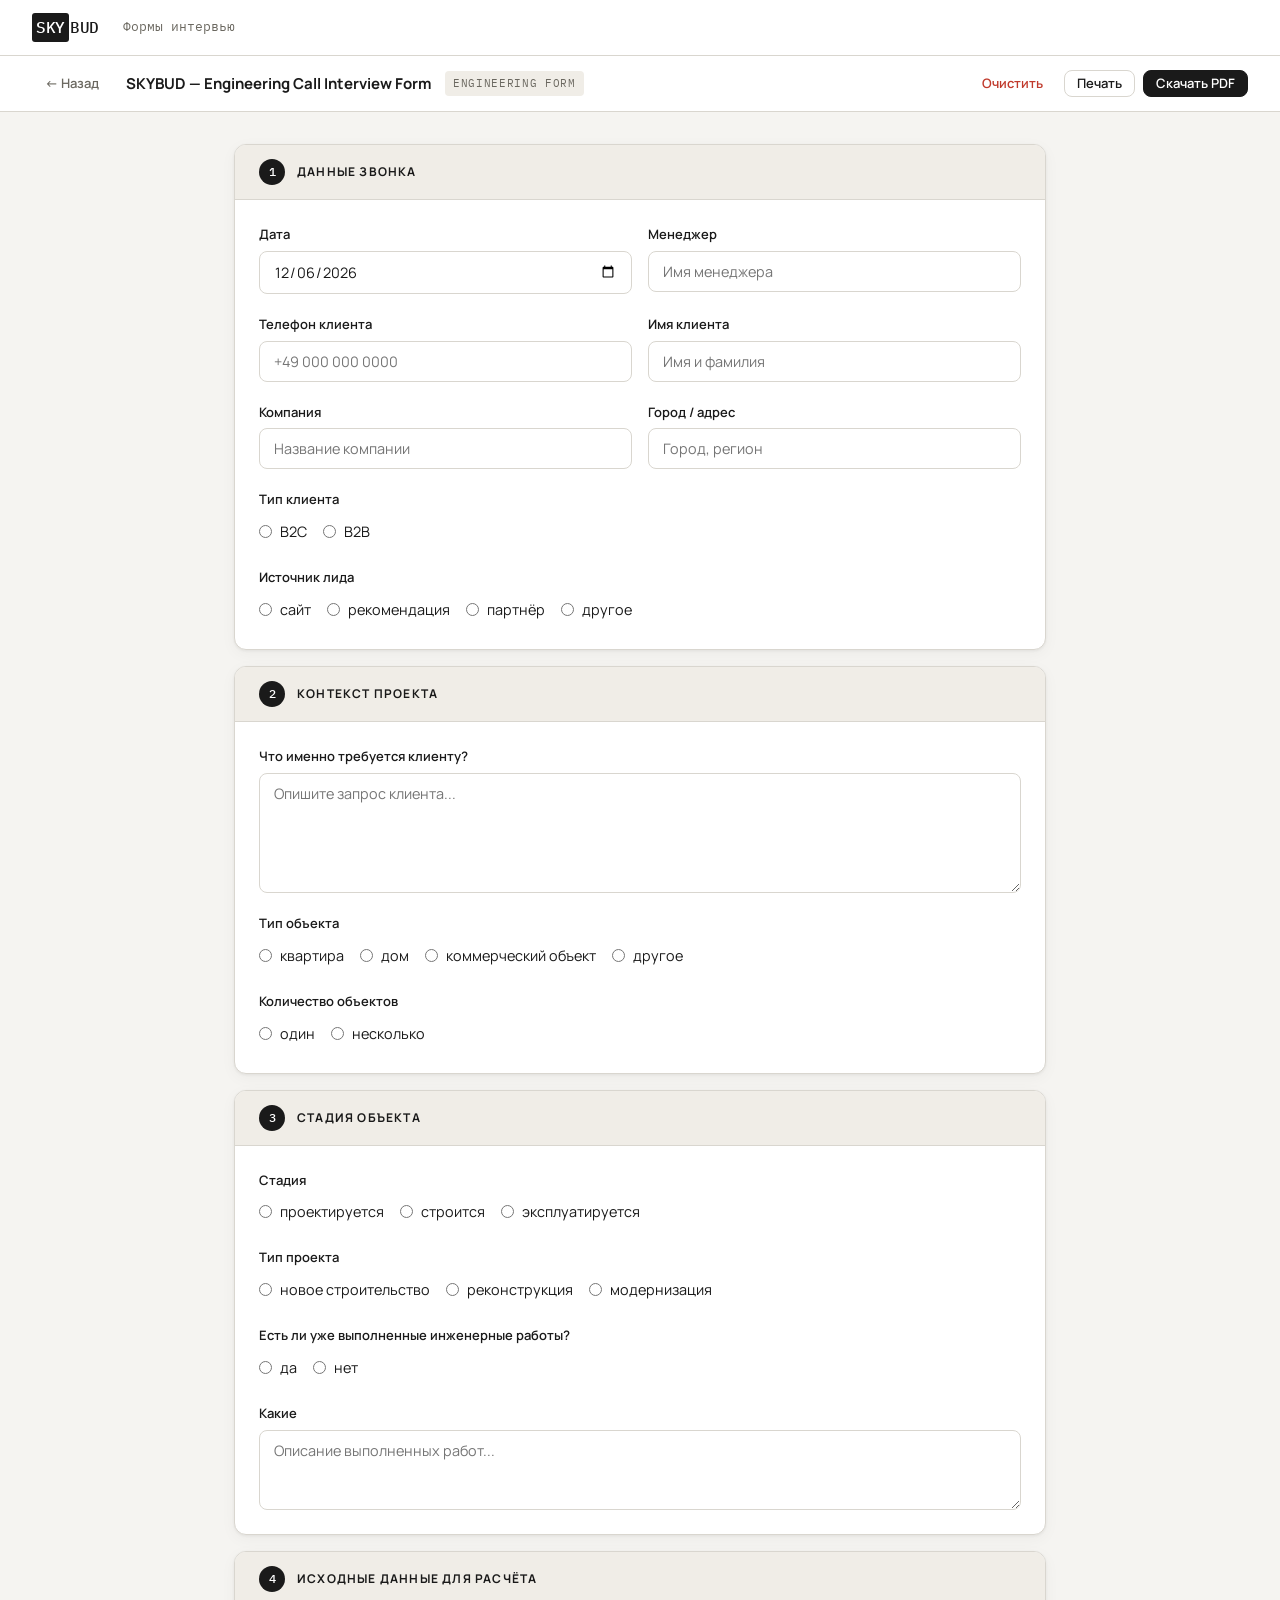
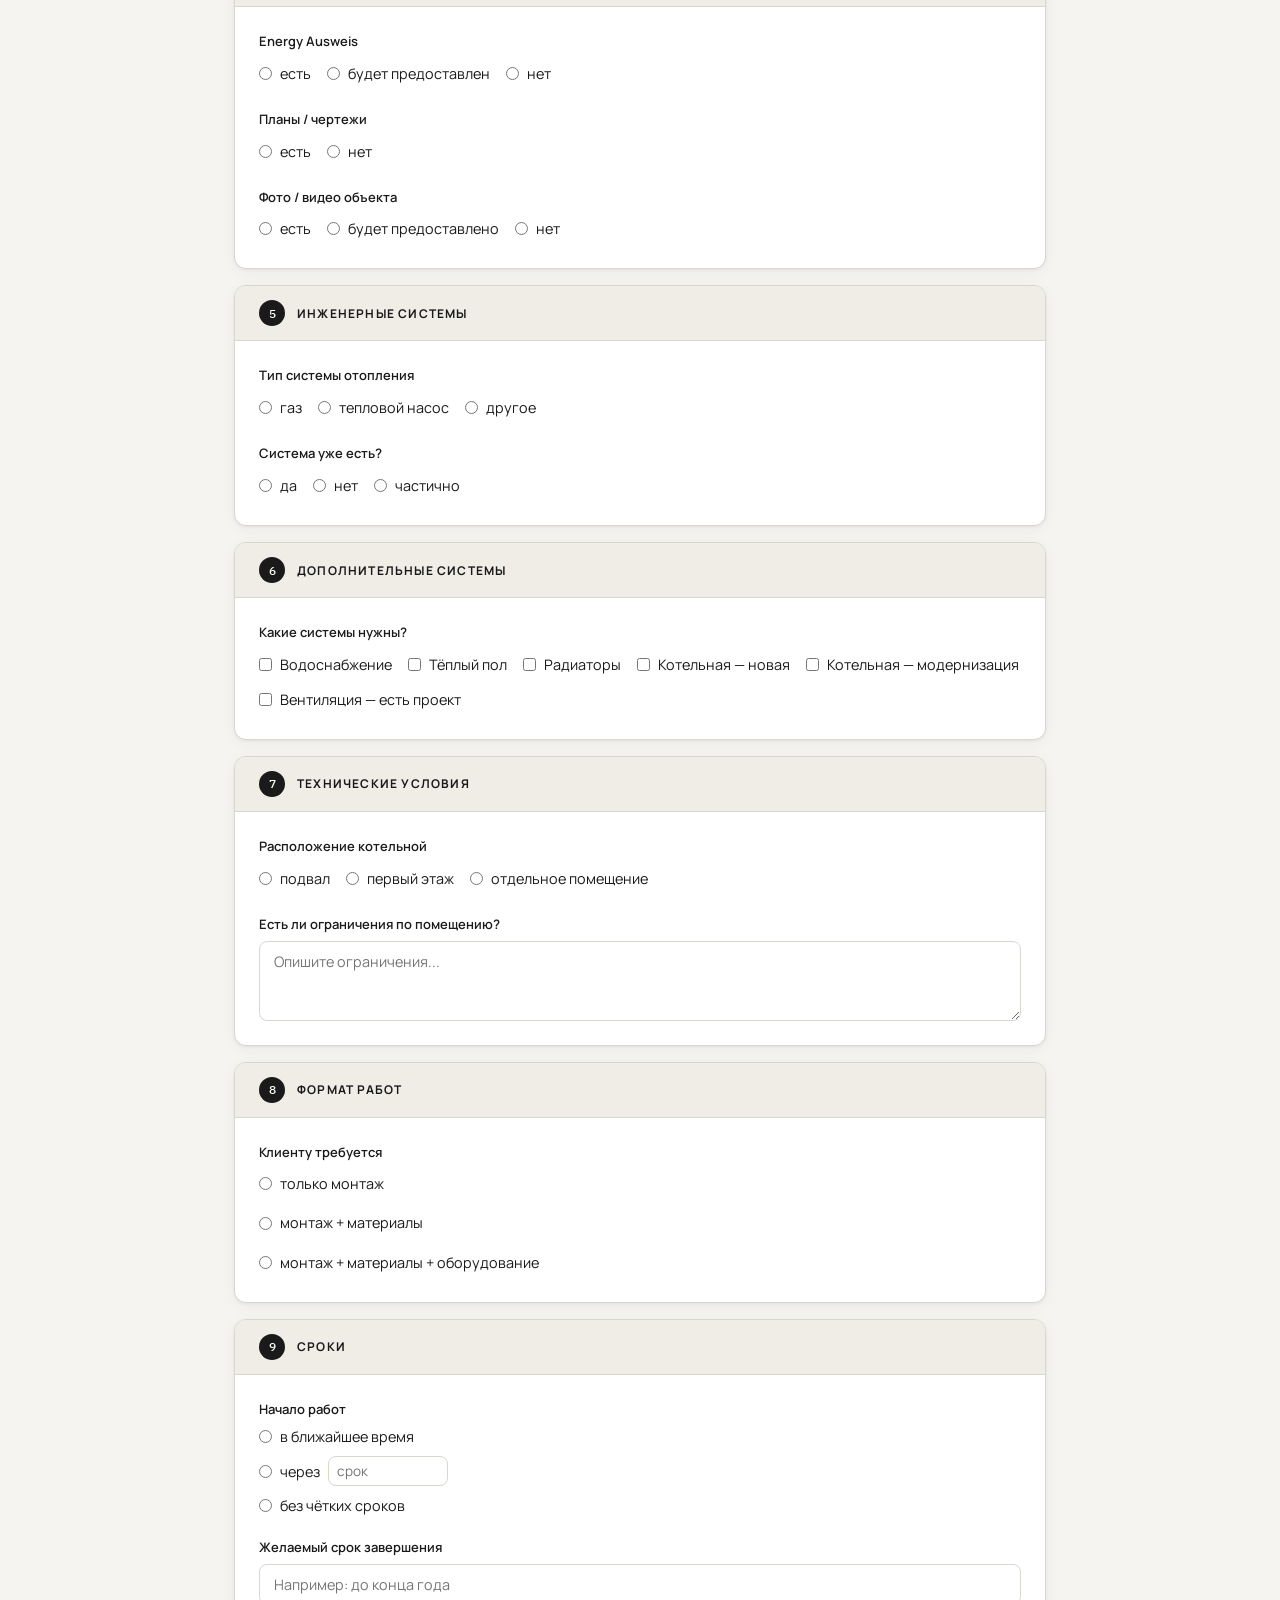
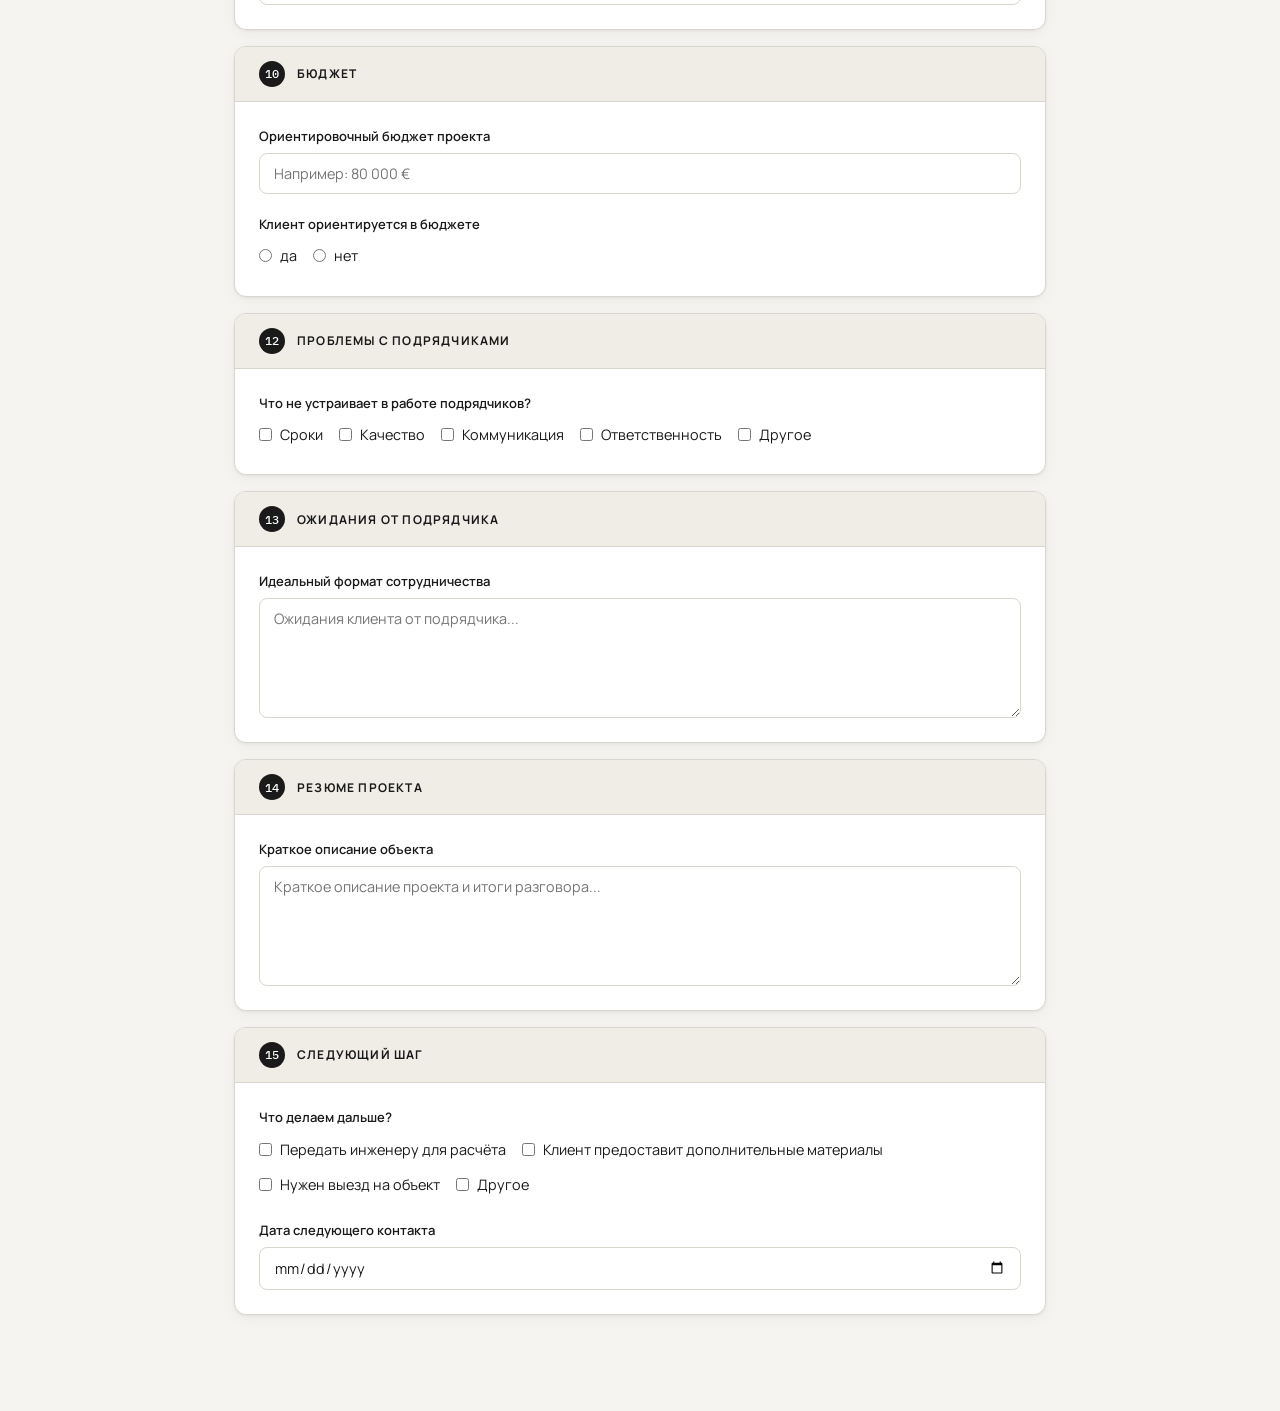
==== commit 4b535af2: "Оновлення форми: правки тексту, адаптив, редизайн головної - Форма: 4 правки тексту (партнёр, требуе" ====
--- a/engineering-call-interview-form.html
+++ b/engineering-call-interview-form.html
@@ -105,7 +105,7 @@
               <input type="radio" name="lead-source" value="recommendation"> рекомендация
             </label>
             <label class="radio-option">
-              <input type="radio" name="lead-source" value="partner"> партнер
+              <input type="radio" name="lead-source" value="partner"> партнёр
             </label>
             <label class="radio-option">
               <input type="radio" name="lead-source" value="other"> другое
@@ -125,7 +125,7 @@
       <div class="form-section__body">
 
         <div class="form-group">
-          <label class="field-label" for="project-context">Что именно нужно клиенту?</label>
+          <label class="field-label" for="project-context">Что именно требуется клиенту?</label>
           <textarea id="project-context" name="project-context" class="tall" placeholder="Опишите запрос клиента..."></textarea>
         </div>
 
@@ -389,7 +389,7 @@
       <div class="form-section__body">
 
         <div class="form-group">
-          <label class="field-label">Клиенту нужно</label>
+          <label class="field-label">Клиенту требуется</label>
           <div class="radio-group">
             <label class="radio-option">
               <input type="radio" name="work-format" value="install-only"> только монтаж
@@ -515,7 +515,7 @@
       <div class="form-section__body">
 
         <div class="form-group">
-          <label class="field-label">С чем сталкивался клиент?</label>
+          <label class="field-label">Что не устраивает в работе подрядчиков?</label>
           <div class="checkbox-group checkbox-group--row">
             <label class="checkbox-option">
               <input type="checkbox" id="problem-deadlines"> Сроки
--- a/css/styles.css
+++ b/css/styles.css
@@ -209,6 +209,32 @@
   display: grid;
   grid-template-columns: 1fr 1fr;
   gap: 1.25rem;
+}
+
+.docs-grid--single {
+  grid-template-columns: 1fr;
+  max-width: 640px;
+  margin: 0 auto;
+}
+
+.doc-card--featured {
+  padding: 2.5rem;
+  text-align: center;
+}
+
+.doc-card--featured .doc-card__title {
+  font-size: 1.5rem;
+}
+
+.doc-card--featured .doc-card__desc {
+  font-size: 1rem;
+  max-width: 420px;
+  margin: 0 auto;
+}
+
+.doc-card--featured .doc-card__actions {
+  justify-content: center;
+  margin-top: 0.5rem;
 }
 
 .doc-card {
@@ -597,38 +623,63 @@
 }
 
 /* --- Responsive --- */
+
+/* Планшет */
+@media (max-width: 1024px) {
+  .docs-grid--single { max-width: 560px; }
+  .form-body { padding: 0 1.5rem 3rem; }
+}
+
+/* Мобільний (768px і менше) */
 @media (max-width: 768px) {
   .page-hero { padding: 2rem 1rem 1.5rem; }
   .page-hero__title { font-size: 1.5rem; }
+  .page-hero__subtitle { font-size: 0.875rem; }
+
   .docs-section { padding: 0 1rem 3rem; }
   .docs-grid { grid-template-columns: 1fr; }
+  .docs-grid--single { max-width: 100%; }
+
+  .doc-card--featured { padding: 1.75rem 1.25rem; }
+  .doc-card--featured .doc-card__title { font-size: 1.2rem; }
+  .doc-card--featured .doc-card__desc { font-size: 0.875rem; max-width: 100%; }
 
   .form-page-header {
     padding: 0.75rem 1rem;
     flex-direction: column;
     align-items: flex-start;
+    gap: 0.75rem;
   }
+  .form-page-header__left { flex-wrap: wrap; gap: 0.5rem; }
+  .form-page-header__tag { display: none; }
 
   .form-body { padding: 0 1rem 3rem; margin-top: 1rem; }
+  .form-section { margin-bottom: 1rem; }
   .form-section__body { padding: 1rem; gap: 1rem; }
-
   .form-row { grid-template-columns: 1fr; }
 
   .site-header { padding: 0 1rem; }
-}
-
+  .site-header .header-meta { display: none; }
+}
+
+/* Малий мобільний (480px і менше) */
 @media (max-width: 480px) {
+  .page-hero__title { font-size: 1.3rem; }
+
   .radio-group--row,
   .checkbox-group--row {
     flex-direction: column;
     gap: 0.5rem;
   }
 
-  .doc-card__actions {
-    flex-direction: column;
-  }
-  .doc-card__actions .btn { width: 100%; }
+  .doc-card__actions { flex-direction: column; }
+  .doc-card__actions .btn { width: 100%; text-align: center; }
 
   .form-page-header__actions { width: 100%; }
   .form-page-header__actions .btn { flex: 1; }
-}
+
+  .radio-inline-group { gap: 0.75rem; }
+  .radio-inline-row { flex-wrap: wrap; }
+
+  .field-with-suffix { max-width: 180px; }
+}
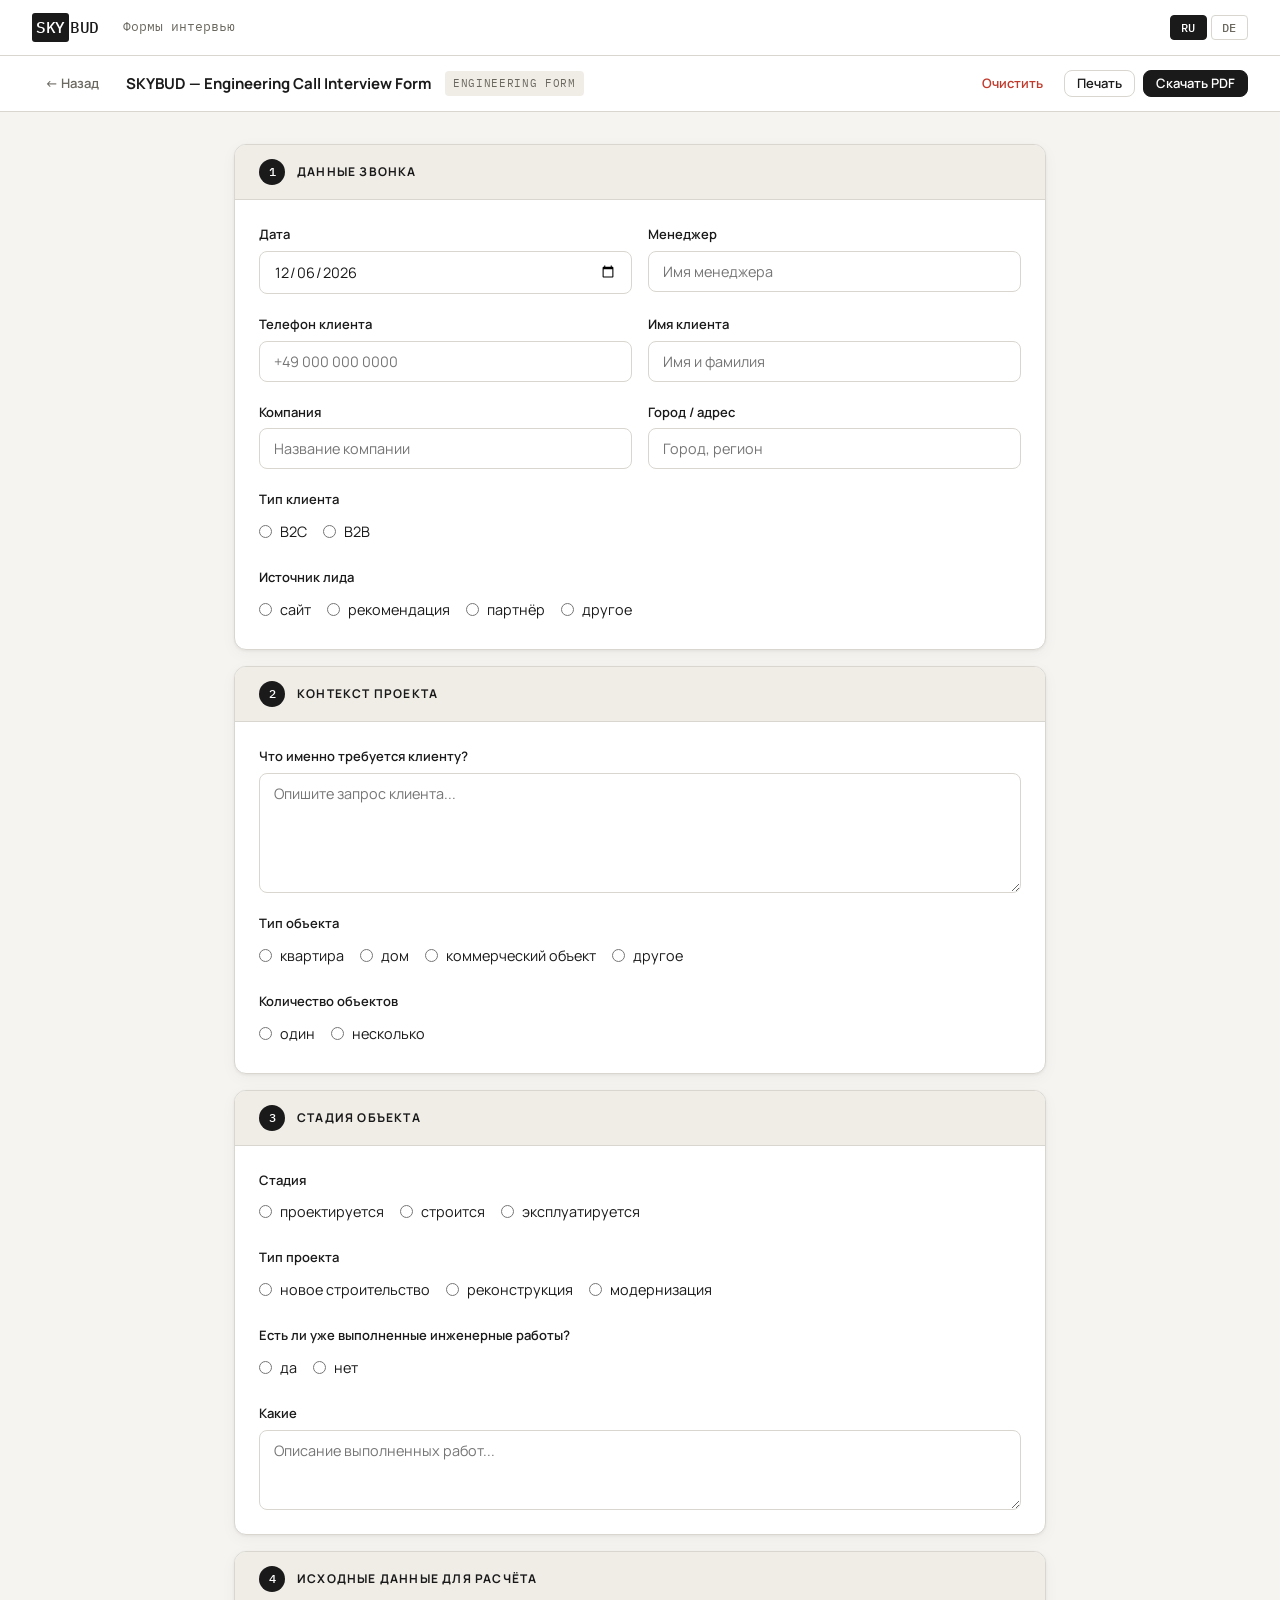
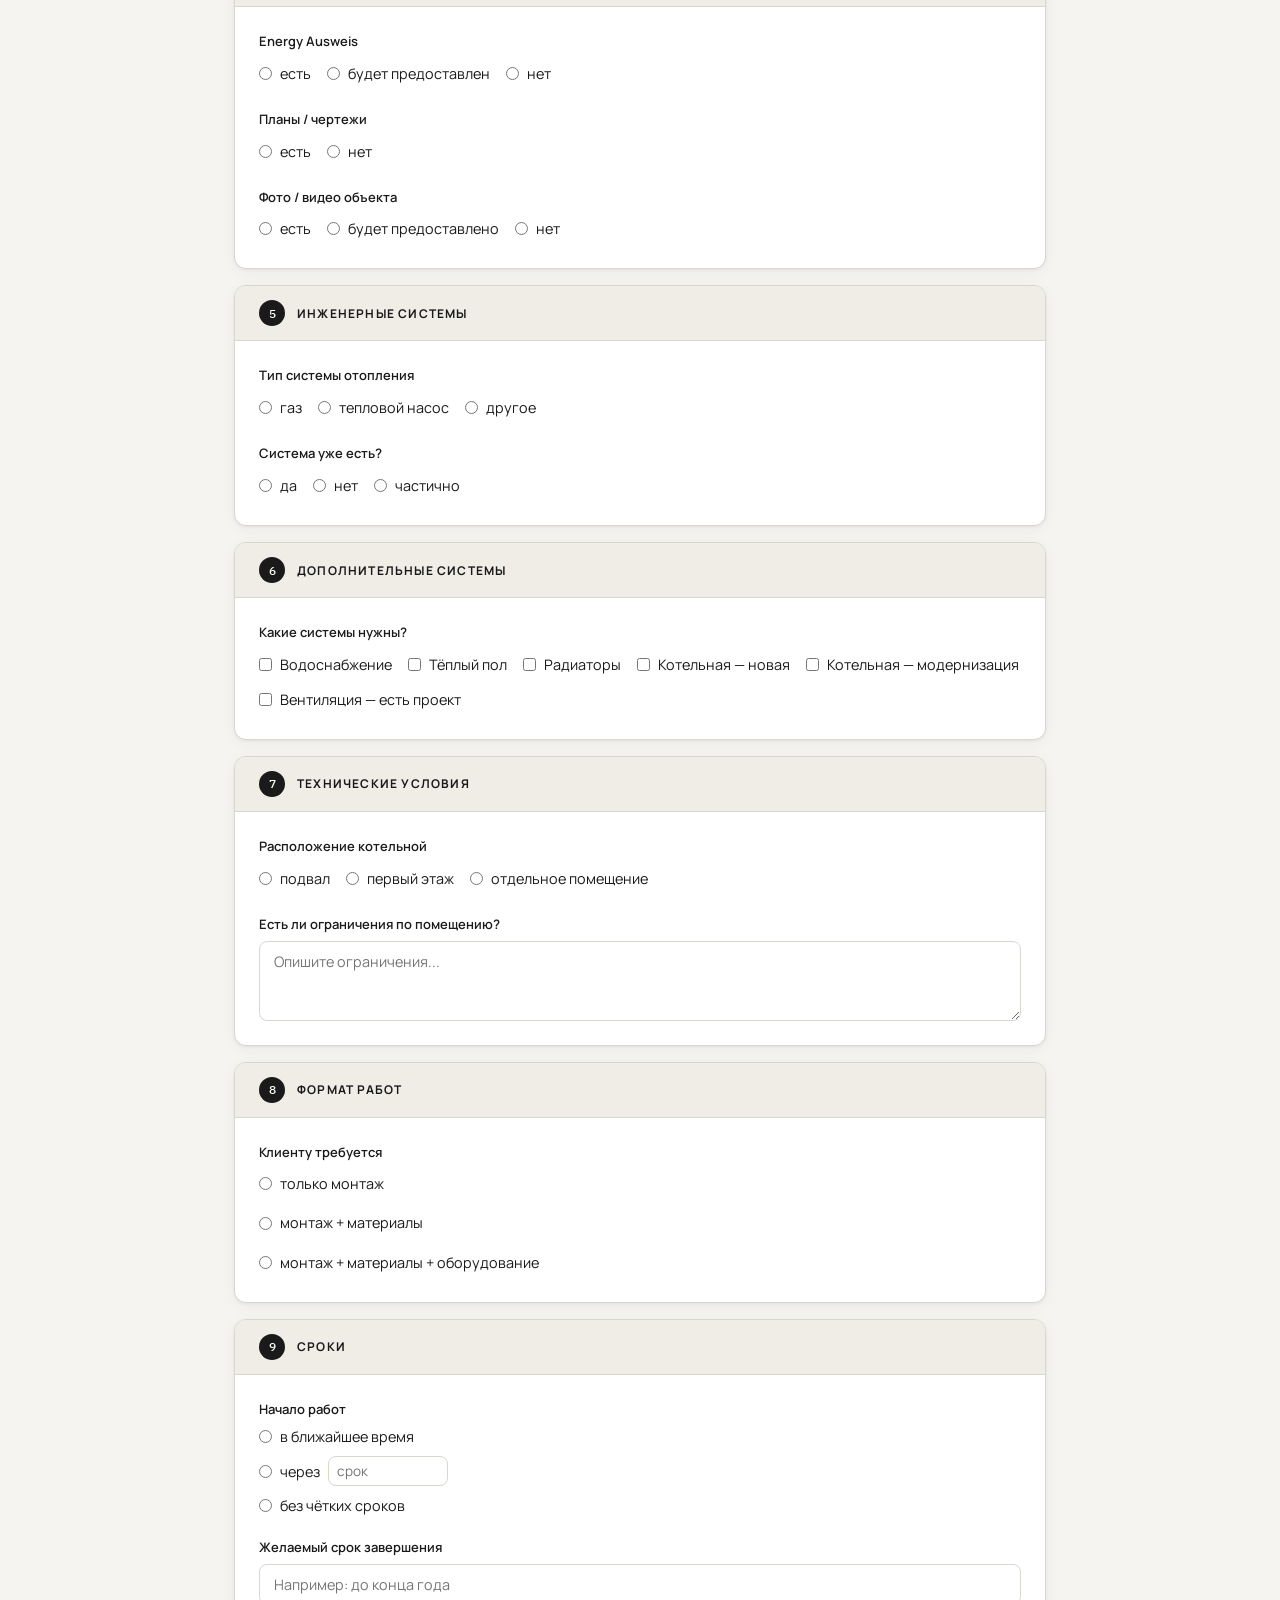
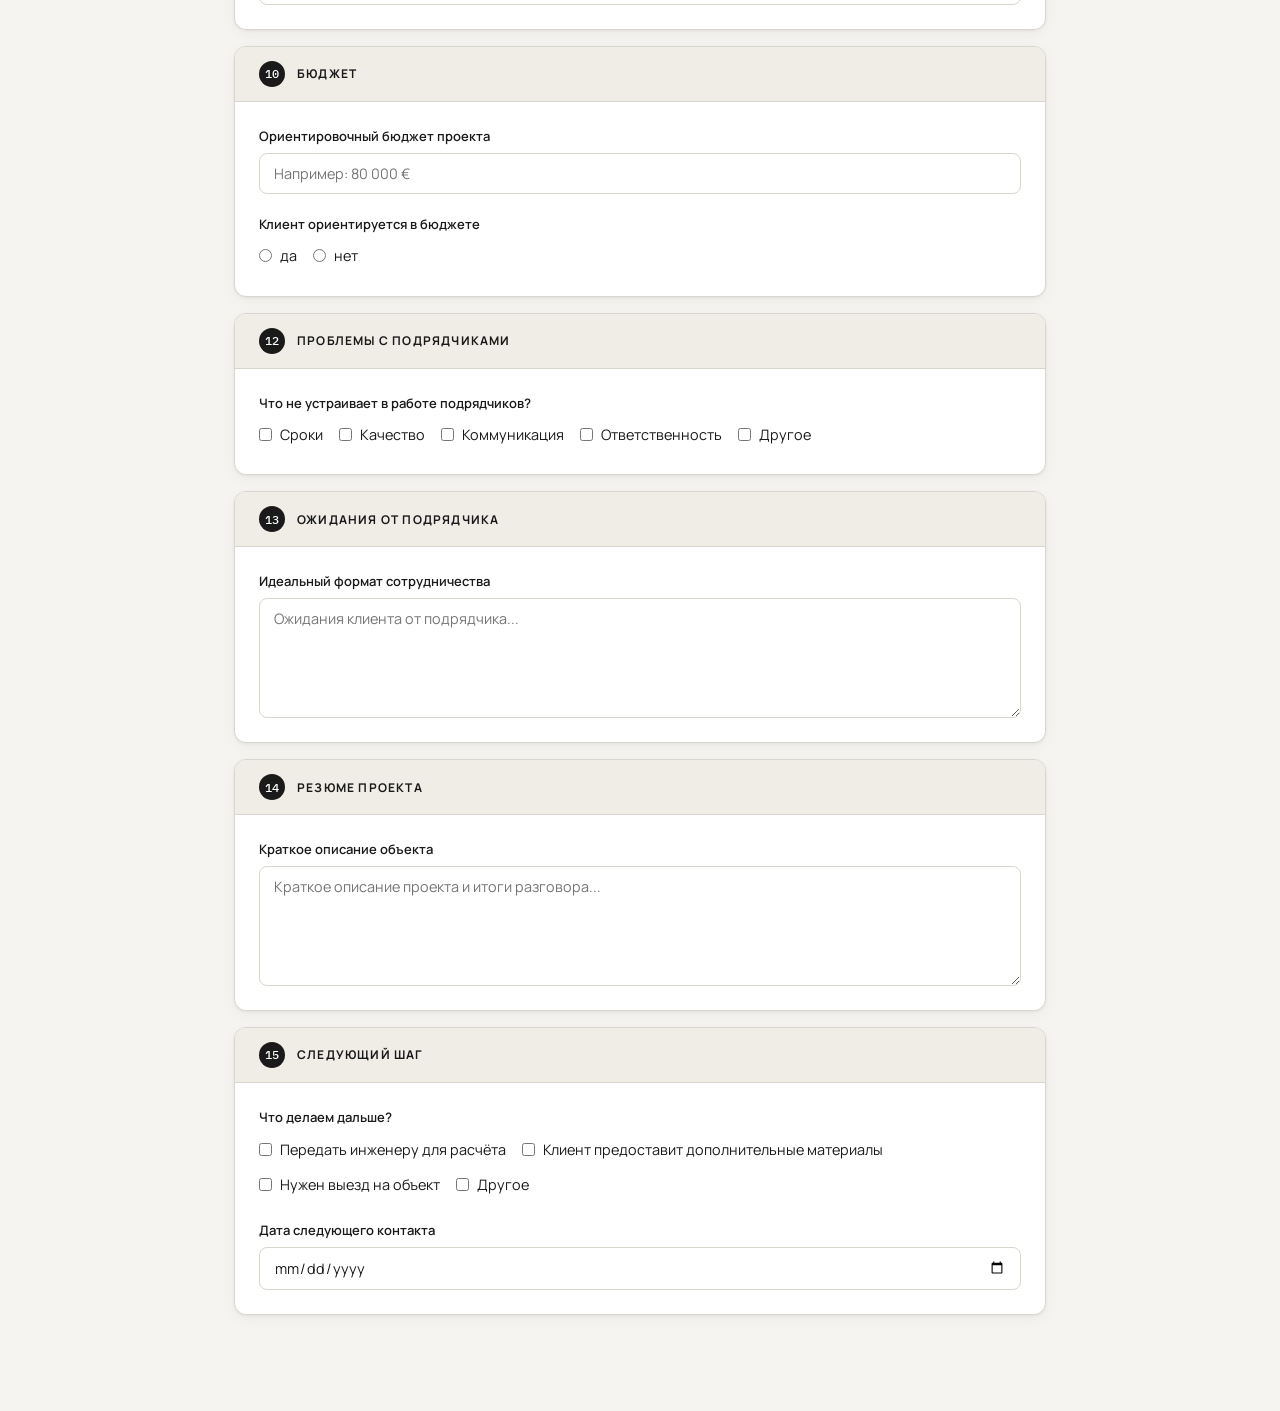
==== commit 90bc9909: "feat: двомовний перемикач RU/DE для форми та головної сторінки - додано js/translations.js — словник" ====
--- a/engineering-call-interview-form.html
+++ b/engineering-call-interview-form.html
@@ -14,7 +14,7 @@
   <div class="print-header">
     <div class="print-header__logo">SKYBUD</div>
     <div class="print-header__meta">
-      Engineering Call Interview Form<br>
+      <span data-i18n="print.subtitle">Engineering Call Interview Form</span><br>
       <span id="print-date"></span>
     </div>
   </div>
@@ -22,20 +22,24 @@
   <!-- Шапка сайта -->
   <header class="site-header no-print">
     <a class="site-logo" href="index.html"><span>SKY</span>BUD</a>
-    <div class="header-meta">Формы интервью</div>
+    <div class="header-meta" data-i18n="header.meta">Формы интервью</div>
+    <div class="lang-switcher">
+      <button class="lang-btn active" data-lang="ru">RU</button>
+      <button class="lang-btn" data-lang="de">DE</button>
+    </div>
   </header>
 
   <!-- Шапка страницы формы -->
   <div class="form-page-header no-print">
     <div class="form-page-header__left">
-      <a href="index.html" class="btn btn--ghost btn--sm">← Назад</a>
+      <a href="index.html" class="btn btn--ghost btn--sm" data-i18n="btn.back">← Назад</a>
       <span class="form-page-header__title">SKYBUD — Engineering Call Interview Form</span>
-      <span class="form-page-header__tag">Engineering Form</span>
+      <span class="form-page-header__tag" data-i18n="page.tag">Engineering Form</span>
     </div>
     <div class="form-page-header__actions">
-      <button id="btn-clear" class="btn btn--danger btn--sm">Очистить</button>
-      <button class="btn btn--secondary btn--sm" onclick="window.print()">Печать</button>
-      <button id="btn-pdf" class="btn btn--primary btn--sm" onclick="downloadPDF()">Скачать PDF</button>
+      <button id="btn-clear" class="btn btn--danger btn--sm" data-i18n="btn.clear">Очистить</button>
+      <button class="btn btn--secondary btn--sm" onclick="window.print()" data-i18n="btn.print">Печать</button>
+      <button id="btn-pdf" class="btn btn--primary btn--sm" onclick="downloadPDF()" data-i18n="btn.pdf">Скачать PDF</button>
     </div>
   </div>
 
@@ -46,45 +50,50 @@
     <section class="form-section" id="section-1">
       <div class="form-section__header">
         <div class="form-section__num">1</div>
-        <h2 class="form-section__title">Данные звонка</h2>
+        <h2 class="form-section__title" data-i18n="s1.title">Данные звонка</h2>
       </div>
       <div class="form-section__body">
 
         <div class="form-row">
           <div class="form-group">
-            <label class="field-label" for="call-date">Дата</label>
+            <label class="field-label" for="call-date" data-i18n="label.date">Дата</label>
             <input type="date" id="call-date" name="call-date">
           </div>
           <div class="form-group">
-            <label class="field-label" for="manager-name">Менеджер</label>
-            <input type="text" id="manager-name" name="manager-name" placeholder="Имя менеджера">
+            <label class="field-label" for="manager-name" data-i18n="label.manager">Менеджер</label>
+            <input type="text" id="manager-name" name="manager-name"
+                   data-i18n-ph="ph.manager" placeholder="Имя менеджера">
           </div>
         </div>
 
         <div class="form-row">
           <div class="form-group">
-            <label class="field-label" for="client-phone">Телефон клиента</label>
-            <input type="tel" id="client-phone" name="client-phone" placeholder="+49 000 000 0000">
+            <label class="field-label" for="client-phone" data-i18n="label.client-phone">Телефон клиента</label>
+            <input type="tel" id="client-phone" name="client-phone"
+                   data-i18n-ph="ph.client-phone" placeholder="+49 000 000 0000">
           </div>
           <div class="form-group">
-            <label class="field-label" for="client-name">Имя клиента</label>
-            <input type="text" id="client-name" name="client-name" placeholder="Имя и фамилия">
+            <label class="field-label" for="client-name" data-i18n="label.client-name">Имя клиента</label>
+            <input type="text" id="client-name" name="client-name"
+                   data-i18n-ph="ph.client-name" placeholder="Имя и фамилия">
           </div>
         </div>
 
         <div class="form-row">
           <div class="form-group">
-            <label class="field-label" for="client-company">Компания</label>
-            <input type="text" id="client-company" name="client-company" placeholder="Название компании">
+            <label class="field-label" for="client-company" data-i18n="label.company">Компания</label>
+            <input type="text" id="client-company" name="client-company"
+                   data-i18n-ph="ph.company" placeholder="Название компании">
           </div>
           <div class="form-group">
-            <label class="field-label" for="client-city">Город / адрес</label>
-            <input type="text" id="client-city" name="client-city" placeholder="Город, регион">
-          </div>
-        </div>
-
-        <div class="form-group">
-          <label class="field-label">Тип клиента</label>
+            <label class="field-label" for="client-city" data-i18n="label.city">Город / адрес</label>
+            <input type="text" id="client-city" name="client-city"
+                   data-i18n-ph="ph.city" placeholder="Город, регион">
+          </div>
+        </div>
+
+        <div class="form-group">
+          <label class="field-label" data-i18n="label.client-type">Тип клиента</label>
           <div class="radio-group radio-group--row">
             <label class="radio-option">
               <input type="radio" name="client-type" value="b2c"> B2C
@@ -96,19 +105,19 @@
         </div>
 
         <div class="form-group">
-          <label class="field-label">Источник лида</label>
-          <div class="radio-group radio-group--row">
-            <label class="radio-option">
-              <input type="radio" name="lead-source" value="site"> сайт
-            </label>
-            <label class="radio-option">
-              <input type="radio" name="lead-source" value="recommendation"> рекомендация
-            </label>
-            <label class="radio-option">
-              <input type="radio" name="lead-source" value="partner"> партнёр
-            </label>
-            <label class="radio-option">
-              <input type="radio" name="lead-source" value="other"> другое
+          <label class="field-label" data-i18n="label.lead-source">Источник лида</label>
+          <div class="radio-group radio-group--row">
+            <label class="radio-option">
+              <input type="radio" name="lead-source" value="site"><span data-i18n="opt.site"> сайт</span>
+            </label>
+            <label class="radio-option">
+              <input type="radio" name="lead-source" value="recommendation"><span data-i18n="opt.recommendation"> рекомендация</span>
+            </label>
+            <label class="radio-option">
+              <input type="radio" name="lead-source" value="partner"><span data-i18n="opt.partner"> партнёр</span>
+            </label>
+            <label class="radio-option">
+              <input type="radio" name="lead-source" value="other"><span data-i18n="opt.other"> другое</span>
             </label>
           </div>
         </div>
@@ -120,41 +129,42 @@
     <section class="form-section" id="section-2">
       <div class="form-section__header">
         <div class="form-section__num">2</div>
-        <h2 class="form-section__title">Контекст проекта</h2>
-      </div>
-      <div class="form-section__body">
-
-        <div class="form-group">
-          <label class="field-label" for="project-context">Что именно требуется клиенту?</label>
-          <textarea id="project-context" name="project-context" class="tall" placeholder="Опишите запрос клиента..."></textarea>
-        </div>
-
-        <div class="form-group">
-          <label class="field-label">Тип объекта</label>
-          <div class="radio-group radio-group--row">
-            <label class="radio-option">
-              <input type="radio" name="object-type" value="apartment"> квартира
-            </label>
-            <label class="radio-option">
-              <input type="radio" name="object-type" value="house"> дом
-            </label>
-            <label class="radio-option">
-              <input type="radio" name="object-type" value="commercial"> коммерческий объект
-            </label>
-            <label class="radio-option">
-              <input type="radio" name="object-type" value="other"> другое
-            </label>
-          </div>
-        </div>
-
-        <div class="form-group">
-          <label class="field-label">Количество объектов</label>
-          <div class="radio-group radio-group--row">
-            <label class="radio-option">
-              <input type="radio" name="object-count" value="one"> один
-            </label>
-            <label class="radio-option">
-              <input type="radio" name="object-count" value="several"> несколько
+        <h2 class="form-section__title" data-i18n="s2.title">Контекст проекта</h2>
+      </div>
+      <div class="form-section__body">
+
+        <div class="form-group">
+          <label class="field-label" for="project-context" data-i18n="label.project-context">Что именно требуется клиенту?</label>
+          <textarea id="project-context" name="project-context" class="tall"
+                    data-i18n-ph="ph.project-context" placeholder="Опишите запрос клиента..."></textarea>
+        </div>
+
+        <div class="form-group">
+          <label class="field-label" data-i18n="label.object-type">Тип объекта</label>
+          <div class="radio-group radio-group--row">
+            <label class="radio-option">
+              <input type="radio" name="object-type" value="apartment"><span data-i18n="opt.apartment"> квартира</span>
+            </label>
+            <label class="radio-option">
+              <input type="radio" name="object-type" value="house"><span data-i18n="opt.house"> дом</span>
+            </label>
+            <label class="radio-option">
+              <input type="radio" name="object-type" value="commercial"><span data-i18n="opt.commercial"> коммерческий объект</span>
+            </label>
+            <label class="radio-option">
+              <input type="radio" name="object-type" value="other"><span data-i18n="opt.other"> другое</span>
+            </label>
+          </div>
+        </div>
+
+        <div class="form-group">
+          <label class="field-label" data-i18n="label.object-count">Количество объектов</label>
+          <div class="radio-group radio-group--row">
+            <label class="radio-option">
+              <input type="radio" name="object-count" value="one"><span data-i18n="opt.one"> один</span>
+            </label>
+            <label class="radio-option">
+              <input type="radio" name="object-count" value="several"><span data-i18n="opt.several"> несколько</span>
             </label>
           </div>
         </div>
@@ -166,55 +176,56 @@
     <section class="form-section" id="section-3">
       <div class="form-section__header">
         <div class="form-section__num">3</div>
-        <h2 class="form-section__title">Стадия объекта</h2>
-      </div>
-      <div class="form-section__body">
-
-        <div class="form-group">
-          <label class="field-label">Стадия</label>
-          <div class="radio-group radio-group--row">
-            <label class="radio-option">
-              <input type="radio" name="object-stage" value="designing"> проектируется
-            </label>
-            <label class="radio-option">
-              <input type="radio" name="object-stage" value="building"> строится
-            </label>
-            <label class="radio-option">
-              <input type="radio" name="object-stage" value="operating"> эксплуатируется
-            </label>
-          </div>
-        </div>
-
-        <div class="form-group">
-          <label class="field-label">Тип проекта</label>
-          <div class="radio-group radio-group--row">
-            <label class="radio-option">
-              <input type="radio" name="project-type" value="new"> новое строительство
-            </label>
-            <label class="radio-option">
-              <input type="radio" name="project-type" value="reconstruction"> реконструкция
-            </label>
-            <label class="radio-option">
-              <input type="radio" name="project-type" value="modernization"> модернизация
-            </label>
-          </div>
-        </div>
-
-        <div class="form-group">
-          <label class="field-label">Есть ли уже выполненные инженерные работы?</label>
-          <div class="radio-group radio-group--row">
-            <label class="radio-option">
-              <input type="radio" name="has-existing-works" value="yes"> да
-            </label>
-            <label class="radio-option">
-              <input type="radio" name="has-existing-works" value="no"> нет
-            </label>
-          </div>
-        </div>
-
-        <div class="form-group">
-          <label class="field-label" for="existing-works-details">Какие</label>
-          <textarea id="existing-works-details" name="existing-works-details" placeholder="Описание выполненных работ..."></textarea>
+        <h2 class="form-section__title" data-i18n="s3.title">Стадия объекта</h2>
+      </div>
+      <div class="form-section__body">
+
+        <div class="form-group">
+          <label class="field-label" data-i18n="label.object-stage">Стадия</label>
+          <div class="radio-group radio-group--row">
+            <label class="radio-option">
+              <input type="radio" name="object-stage" value="designing"><span data-i18n="opt.designing"> проектируется</span>
+            </label>
+            <label class="radio-option">
+              <input type="radio" name="object-stage" value="building"><span data-i18n="opt.building"> строится</span>
+            </label>
+            <label class="radio-option">
+              <input type="radio" name="object-stage" value="operating"><span data-i18n="opt.operating"> эксплуатируется</span>
+            </label>
+          </div>
+        </div>
+
+        <div class="form-group">
+          <label class="field-label" data-i18n="label.project-type">Тип проекта</label>
+          <div class="radio-group radio-group--row">
+            <label class="radio-option">
+              <input type="radio" name="project-type" value="new"><span data-i18n="opt.new"> новое строительство</span>
+            </label>
+            <label class="radio-option">
+              <input type="radio" name="project-type" value="reconstruction"><span data-i18n="opt.reconstruction"> реконструкция</span>
+            </label>
+            <label class="radio-option">
+              <input type="radio" name="project-type" value="modernization"><span data-i18n="opt.modernization"> модернизация</span>
+            </label>
+          </div>
+        </div>
+
+        <div class="form-group">
+          <label class="field-label" data-i18n="label.has-existing-works">Есть ли уже выполненные инженерные работы?</label>
+          <div class="radio-group radio-group--row">
+            <label class="radio-option">
+              <input type="radio" name="has-existing-works" value="yes"><span data-i18n="opt.yes"> да</span>
+            </label>
+            <label class="radio-option">
+              <input type="radio" name="has-existing-works" value="no"><span data-i18n="opt.no"> нет</span>
+            </label>
+          </div>
+        </div>
+
+        <div class="form-group">
+          <label class="field-label" for="existing-works-details" data-i18n="label.existing-works-text">Какие</label>
+          <textarea id="existing-works-details" name="existing-works-details"
+                    data-i18n-ph="ph.existing-works" placeholder="Описание выполненных работ..."></textarea>
         </div>
 
       </div>
@@ -224,48 +235,48 @@
     <section class="form-section" id="section-4">
       <div class="form-section__header">
         <div class="form-section__num">4</div>
-        <h2 class="form-section__title">Исходные данные для расчёта</h2>
-      </div>
-      <div class="form-section__body">
-
-        <div class="form-group">
-          <label class="field-label">Energy Ausweis</label>
-          <div class="radio-group radio-group--row">
-            <label class="radio-option">
-              <input type="radio" name="energy-ausweis" value="yes"> есть
-            </label>
-            <label class="radio-option">
-              <input type="radio" name="energy-ausweis" value="will-provide"> будет предоставлен
-            </label>
-            <label class="radio-option">
-              <input type="radio" name="energy-ausweis" value="no"> нет
-            </label>
-          </div>
-        </div>
-
-        <div class="form-group">
-          <label class="field-label">Планы / чертежи</label>
-          <div class="radio-group radio-group--row">
-            <label class="radio-option">
-              <input type="radio" name="has-plans" value="yes"> есть
-            </label>
-            <label class="radio-option">
-              <input type="radio" name="has-plans" value="no"> нет
-            </label>
-          </div>
-        </div>
-
-        <div class="form-group">
-          <label class="field-label">Фото / видео объекта</label>
-          <div class="radio-group radio-group--row">
-            <label class="radio-option">
-              <input type="radio" name="has-photos" value="yes"> есть
-            </label>
-            <label class="radio-option">
-              <input type="radio" name="has-photos" value="will-provide"> будет предоставлено
-            </label>
-            <label class="radio-option">
-              <input type="radio" name="has-photos" value="no"> нет
+        <h2 class="form-section__title" data-i18n="s4.title">Исходные данные для расчёта</h2>
+      </div>
+      <div class="form-section__body">
+
+        <div class="form-group">
+          <label class="field-label" data-i18n="label.energy-ausweis">Energy Ausweis</label>
+          <div class="radio-group radio-group--row">
+            <label class="radio-option">
+              <input type="radio" name="energy-ausweis" value="yes"><span data-i18n="opt.available"> есть</span>
+            </label>
+            <label class="radio-option">
+              <input type="radio" name="energy-ausweis" value="will-provide"><span data-i18n="opt.will-provide"> будет предоставлен</span>
+            </label>
+            <label class="radio-option">
+              <input type="radio" name="energy-ausweis" value="no"><span data-i18n="opt.not-available"> нет</span>
+            </label>
+          </div>
+        </div>
+
+        <div class="form-group">
+          <label class="field-label" data-i18n="label.has-plans">Планы / чертежи</label>
+          <div class="radio-group radio-group--row">
+            <label class="radio-option">
+              <input type="radio" name="has-plans" value="yes"><span data-i18n="opt.available"> есть</span>
+            </label>
+            <label class="radio-option">
+              <input type="radio" name="has-plans" value="no"><span data-i18n="opt.not-available"> нет</span>
+            </label>
+          </div>
+        </div>
+
+        <div class="form-group">
+          <label class="field-label" data-i18n="label.has-photos">Фото / видео объекта</label>
+          <div class="radio-group radio-group--row">
+            <label class="radio-option">
+              <input type="radio" name="has-photos" value="yes"><span data-i18n="opt.available"> есть</span>
+            </label>
+            <label class="radio-option">
+              <input type="radio" name="has-photos" value="will-provide"><span data-i18n="opt.will-provide-pl"> будет предоставлено</span>
+            </label>
+            <label class="radio-option">
+              <input type="radio" name="has-photos" value="no"><span data-i18n="opt.not-available"> нет</span>
             </label>
           </div>
         </div>
@@ -277,36 +288,36 @@
     <section class="form-section" id="section-5">
       <div class="form-section__header">
         <div class="form-section__num">5</div>
-        <h2 class="form-section__title">Инженерные системы</h2>
-      </div>
-      <div class="form-section__body">
-
-        <div class="form-group">
-          <label class="field-label">Тип системы отопления</label>
-          <div class="radio-group radio-group--row">
-            <label class="radio-option">
-              <input type="radio" name="heating-type" value="gas"> газ
-            </label>
-            <label class="radio-option">
-              <input type="radio" name="heating-type" value="heat-pump"> тепловой насос
-            </label>
-            <label class="radio-option">
-              <input type="radio" name="heating-type" value="other"> другое
-            </label>
-          </div>
-        </div>
-
-        <div class="form-group">
-          <label class="field-label">Система уже есть?</label>
-          <div class="radio-group radio-group--row">
-            <label class="radio-option">
-              <input type="radio" name="has-system" value="yes"> да
-            </label>
-            <label class="radio-option">
-              <input type="radio" name="has-system" value="no"> нет
-            </label>
-            <label class="radio-option">
-              <input type="radio" name="has-system" value="partial"> частично
+        <h2 class="form-section__title" data-i18n="s5.title">Инженерные системы</h2>
+      </div>
+      <div class="form-section__body">
+
+        <div class="form-group">
+          <label class="field-label" data-i18n="label.heating-type">Тип системы отопления</label>
+          <div class="radio-group radio-group--row">
+            <label class="radio-option">
+              <input type="radio" name="heating-type" value="gas"><span data-i18n="opt.gas"> газ</span>
+            </label>
+            <label class="radio-option">
+              <input type="radio" name="heating-type" value="heat-pump"><span data-i18n="opt.heat-pump"> тепловой насос</span>
+            </label>
+            <label class="radio-option">
+              <input type="radio" name="heating-type" value="other"><span data-i18n="opt.other"> другое</span>
+            </label>
+          </div>
+        </div>
+
+        <div class="form-group">
+          <label class="field-label" data-i18n="label.has-system">Система уже есть?</label>
+          <div class="radio-group radio-group--row">
+            <label class="radio-option">
+              <input type="radio" name="has-system" value="yes"><span data-i18n="opt.yes"> да</span>
+            </label>
+            <label class="radio-option">
+              <input type="radio" name="has-system" value="no"><span data-i18n="opt.no"> нет</span>
+            </label>
+            <label class="radio-option">
+              <input type="radio" name="has-system" value="partial"><span data-i18n="opt.partial"> частично</span>
             </label>
           </div>
         </div>
@@ -318,30 +329,30 @@
     <section class="form-section" id="section-6">
       <div class="form-section__header">
         <div class="form-section__num">6</div>
-        <h2 class="form-section__title">Дополнительные системы</h2>
-      </div>
-      <div class="form-section__body">
-
-        <div class="form-group">
-          <label class="field-label">Какие системы нужны?</label>
+        <h2 class="form-section__title" data-i18n="s6.title">Дополнительные системы</h2>
+      </div>
+      <div class="form-section__body">
+
+        <div class="form-group">
+          <label class="field-label" data-i18n="label.add-systems">Какие системы нужны?</label>
           <div class="checkbox-group checkbox-group--row">
             <label class="checkbox-option">
-              <input type="checkbox" id="sys-water"> Водоснабжение
-            </label>
-            <label class="checkbox-option">
-              <input type="checkbox" id="sys-floor"> Тёплый пол
-            </label>
-            <label class="checkbox-option">
-              <input type="checkbox" id="sys-radiators"> Радиаторы
-            </label>
-            <label class="checkbox-option">
-              <input type="checkbox" id="sys-boiler-new"> Котельная — новая
-            </label>
-            <label class="checkbox-option">
-              <input type="checkbox" id="sys-boiler-mod"> Котельная — модернизация
-            </label>
-            <label class="checkbox-option">
-              <input type="checkbox" id="sys-ventilation"> Вентиляция — есть проект
+              <input type="checkbox" id="sys-water"><span data-i18n="sys.water"> Водоснабжение</span>
+            </label>
+            <label class="checkbox-option">
+              <input type="checkbox" id="sys-floor"><span data-i18n="sys.floor"> Тёплый пол</span>
+            </label>
+            <label class="checkbox-option">
+              <input type="checkbox" id="sys-radiators"><span data-i18n="sys.radiators"> Радиаторы</span>
+            </label>
+            <label class="checkbox-option">
+              <input type="checkbox" id="sys-boiler-new"><span data-i18n="sys.boiler-new"> Котельная — новая</span>
+            </label>
+            <label class="checkbox-option">
+              <input type="checkbox" id="sys-boiler-mod"><span data-i18n="sys.boiler-mod"> Котельная — модернизация</span>
+            </label>
+            <label class="checkbox-option">
+              <input type="checkbox" id="sys-ventilation"><span data-i18n="sys.ventilation"> Вентиляция — есть проект</span>
             </label>
           </div>
         </div>
@@ -353,28 +364,29 @@
     <section class="form-section" id="section-7">
       <div class="form-section__header">
         <div class="form-section__num">7</div>
-        <h2 class="form-section__title">Технические условия</h2>
-      </div>
-      <div class="form-section__body">
-
-        <div class="form-group">
-          <label class="field-label">Расположение котельной</label>
-          <div class="radio-group radio-group--row">
-            <label class="radio-option">
-              <input type="radio" name="boiler-location" value="basement"> подвал
-            </label>
-            <label class="radio-option">
-              <input type="radio" name="boiler-location" value="ground-floor"> первый этаж
-            </label>
-            <label class="radio-option">
-              <input type="radio" name="boiler-location" value="separate-room"> отдельное помещение
-            </label>
-          </div>
-        </div>
-
-        <div class="form-group">
-          <label class="field-label" for="room-restrictions">Есть ли ограничения по помещению?</label>
-          <textarea id="room-restrictions" name="room-restrictions" placeholder="Опишите ограничения..."></textarea>
+        <h2 class="form-section__title" data-i18n="s7.title">Технические условия</h2>
+      </div>
+      <div class="form-section__body">
+
+        <div class="form-group">
+          <label class="field-label" data-i18n="label.boiler-location">Расположение котельной</label>
+          <div class="radio-group radio-group--row">
+            <label class="radio-option">
+              <input type="radio" name="boiler-location" value="basement"><span data-i18n="opt.basement"> подвал</span>
+            </label>
+            <label class="radio-option">
+              <input type="radio" name="boiler-location" value="ground-floor"><span data-i18n="opt.ground-floor"> первый этаж</span>
+            </label>
+            <label class="radio-option">
+              <input type="radio" name="boiler-location" value="separate-room"><span data-i18n="opt.separate-room"> отдельное помещение</span>
+            </label>
+          </div>
+        </div>
+
+        <div class="form-group">
+          <label class="field-label" for="room-restrictions" data-i18n="label.room-restrictions">Есть ли ограничения по помещению?</label>
+          <textarea id="room-restrictions" name="room-restrictions"
+                    data-i18n-ph="ph.restrictions" placeholder="Опишите ограничения..."></textarea>
         </div>
 
       </div>
@@ -384,21 +396,21 @@
     <section class="form-section" id="section-8">
       <div class="form-section__header">
         <div class="form-section__num">8</div>
-        <h2 class="form-section__title">Формат работ</h2>
-      </div>
-      <div class="form-section__body">
-
-        <div class="form-group">
-          <label class="field-label">Клиенту требуется</label>
+        <h2 class="form-section__title" data-i18n="s8.title">Формат работ</h2>
+      </div>
+      <div class="form-section__body">
+
+        <div class="form-group">
+          <label class="field-label" data-i18n="label.work-format">Клиенту требуется</label>
           <div class="radio-group">
             <label class="radio-option">
-              <input type="radio" name="work-format" value="install-only"> только монтаж
-            </label>
-            <label class="radio-option">
-              <input type="radio" name="work-format" value="install-materials"> монтаж + материалы
-            </label>
-            <label class="radio-option">
-              <input type="radio" name="work-format" value="install-materials-equipment"> монтаж + материалы + оборудование
+              <input type="radio" name="work-format" value="install-only"><span data-i18n="opt.install-only"> только монтаж</span>
+            </label>
+            <label class="radio-option">
+              <input type="radio" name="work-format" value="install-materials"><span data-i18n="opt.install-mat"> монтаж + материалы</span>
+            </label>
+            <label class="radio-option">
+              <input type="radio" name="work-format" value="install-materials-equipment"><span data-i18n="opt.install-all"> монтаж + материалы + оборудование</span>
             </label>
           </div>
         </div>
@@ -410,30 +422,32 @@
     <section class="form-section" id="section-9">
       <div class="form-section__header">
         <div class="form-section__num">9</div>
-        <h2 class="form-section__title">Сроки</h2>
-      </div>
-      <div class="form-section__body">
-
-        <div class="form-group">
-          <label class="field-label">Начало работ</label>
+        <h2 class="form-section__title" data-i18n="s9.title">Сроки</h2>
+      </div>
+      <div class="form-section__body">
+
+        <div class="form-group">
+          <label class="field-label" data-i18n="label.start-time">Начало работ</label>
           <div class="radio-inline-group">
             <label class="radio-inline-row">
-              <input type="radio" name="start-time" value="soon"> в ближайшее время
+              <input type="radio" name="start-time" value="soon"><span data-i18n="opt.soon"> в ближайшее время</span>
             </label>
             <label class="radio-inline-row">
               <input type="radio" name="start-time" value="within">
-              через
-              <input type="text" class="inline-field" id="start-time-value" name="start-time-value" placeholder="срок">
+              <span data-i18n="opt.within"> через</span>
+              <input type="text" class="inline-field" id="start-time-value" name="start-time-value"
+                     data-i18n-ph="ph.time-value" placeholder="срок">
             </label>
             <label class="radio-inline-row">
-              <input type="radio" name="start-time" value="unclear"> без чётких сроков
-            </label>
-          </div>
-        </div>
-
-        <div class="form-group">
-          <label class="field-label" for="desired-deadline">Желаемый срок завершения</label>
-          <input type="text" id="desired-deadline" name="desired-deadline" placeholder="Например: до конца года">
+              <input type="radio" name="start-time" value="unclear"><span data-i18n="opt.unclear"> без чётких сроков</span>
+            </label>
+          </div>
+        </div>
+
+        <div class="form-group">
+          <label class="field-label" for="desired-deadline" data-i18n="label.desired-deadline">Желаемый срок завершения</label>
+          <input type="text" id="desired-deadline" name="desired-deadline"
+                 data-i18n-ph="ph.deadline" placeholder="Например: до конца года">
         </div>
 
       </div>
@@ -443,23 +457,24 @@
     <section class="form-section" id="section-10">
       <div class="form-section__header">
         <div class="form-section__num">10</div>
-        <h2 class="form-section__title">Бюджет</h2>
-      </div>
-      <div class="form-section__body">
-
-        <div class="form-group">
-          <label class="field-label" for="project-budget">Ориентировочный бюджет проекта</label>
-          <input type="text" id="project-budget" name="project-budget" placeholder="Например: 80 000 €">
-        </div>
-
-        <div class="form-group">
-          <label class="field-label">Клиент ориентируется в бюджете</label>
-          <div class="radio-group radio-group--row">
-            <label class="radio-option">
-              <input type="radio" name="budget-aware" value="yes"> да
-            </label>
-            <label class="radio-option">
-              <input type="radio" name="budget-aware" value="no"> нет
+        <h2 class="form-section__title" data-i18n="s10.title">Бюджет</h2>
+      </div>
+      <div class="form-section__body">
+
+        <div class="form-group">
+          <label class="field-label" for="project-budget" data-i18n="label.project-budget">Ориентировочный бюджет проекта</label>
+          <input type="text" id="project-budget" name="project-budget"
+                 data-i18n-ph="ph.budget" placeholder="Например: 80 000 €">
+        </div>
+
+        <div class="form-group">
+          <label class="field-label" data-i18n="label.budget-aware">Клиент ориентируется в бюджете</label>
+          <div class="radio-group radio-group--row">
+            <label class="radio-option">
+              <input type="radio" name="budget-aware" value="yes"><span data-i18n="opt.yes"> да</span>
+            </label>
+            <label class="radio-option">
+              <input type="radio" name="budget-aware" value="no"><span data-i18n="opt.no"> нет</span>
             </label>
           </div>
         </div>
@@ -471,35 +486,36 @@
     <section class="form-section section--b2b" id="b2b-section">
       <div class="form-section__header">
         <div class="form-section__num">11</div>
-        <h2 class="form-section__title">Дополнительно для B2B</h2>
-      </div>
-      <div class="form-section__body">
-
-        <div class="form-group">
-          <label class="field-label" for="b2b-activity">Основная деятельность компании</label>
-          <input type="text" id="b2b-activity" name="b2b-activity" placeholder="Сфера деятельности">
-        </div>
-
-        <div class="form-group">
-          <label class="field-label">Тип объектов</label>
-          <div class="radio-group radio-group--row">
-            <label class="radio-option">
-              <input type="radio" name="b2b-object-types" value="residential"> жилые
-            </label>
-            <label class="radio-option">
-              <input type="radio" name="b2b-object-types" value="commercial"> коммерческие
-            </label>
-            <label class="radio-option">
-              <input type="radio" name="b2b-object-types" value="mixed"> смешанные
-            </label>
-          </div>
-        </div>
-
-        <div class="form-group">
-          <label class="field-label" for="b2b-yearly-count">Примерное количество проектов в год</label>
+        <h2 class="form-section__title" data-i18n="s11.title">Дополнительно для B2B</h2>
+      </div>
+      <div class="form-section__body">
+
+        <div class="form-group">
+          <label class="field-label" for="b2b-activity" data-i18n="label.b2b-activity">Основная деятельность компании</label>
+          <input type="text" id="b2b-activity" name="b2b-activity"
+                 data-i18n-ph="ph.b2b-activity" placeholder="Сфера деятельности">
+        </div>
+
+        <div class="form-group">
+          <label class="field-label" data-i18n="label.b2b-obj-types">Тип объектов</label>
+          <div class="radio-group radio-group--row">
+            <label class="radio-option">
+              <input type="radio" name="b2b-object-types" value="residential"><span data-i18n="opt.residential"> жилые</span>
+            </label>
+            <label class="radio-option">
+              <input type="radio" name="b2b-object-types" value="commercial"><span data-i18n="opt.commercial-b2b"> коммерческие</span>
+            </label>
+            <label class="radio-option">
+              <input type="radio" name="b2b-object-types" value="mixed"><span data-i18n="opt.mixed"> смешанные</span>
+            </label>
+          </div>
+        </div>
+
+        <div class="form-group">
+          <label class="field-label" for="b2b-yearly-count" data-i18n="label.b2b-yearly">Примерное количество проектов в год</label>
           <div class="field-with-suffix">
             <input type="number" id="b2b-yearly-count" name="b2b-yearly-count" min="1" placeholder="0">
-            <span class="field-suffix">в год</span>
+            <span class="field-suffix" data-i18n="suffix.per-year">в год</span>
           </div>
         </div>
 
@@ -510,27 +526,27 @@
     <section class="form-section" id="section-12">
       <div class="form-section__header">
         <div class="form-section__num">12</div>
-        <h2 class="form-section__title">Проблемы с подрядчиками</h2>
-      </div>
-      <div class="form-section__body">
-
-        <div class="form-group">
-          <label class="field-label">Что не устраивает в работе подрядчиков?</label>
+        <h2 class="form-section__title" data-i18n="s12.title">Проблемы с подрядчиками</h2>
+      </div>
+      <div class="form-section__body">
+
+        <div class="form-group">
+          <label class="field-label" data-i18n="label.problems">Что не устраивает в работе подрядчиков?</label>
           <div class="checkbox-group checkbox-group--row">
             <label class="checkbox-option">
-              <input type="checkbox" id="problem-deadlines"> Сроки
-            </label>
-            <label class="checkbox-option">
-              <input type="checkbox" id="problem-quality"> Качество
-            </label>
-            <label class="checkbox-option">
-              <input type="checkbox" id="problem-communication"> Коммуникация
-            </label>
-            <label class="checkbox-option">
-              <input type="checkbox" id="problem-responsibility"> Ответственность
-            </label>
-            <label class="checkbox-option">
-              <input type="checkbox" id="problem-other"> Другое
+              <input type="checkbox" id="problem-deadlines"><span data-i18n="prob.deadlines"> Сроки</span>
+            </label>
+            <label class="checkbox-option">
+              <input type="checkbox" id="problem-quality"><span data-i18n="prob.quality"> Качество</span>
+            </label>
+            <label class="checkbox-option">
+              <input type="checkbox" id="problem-communication"><span data-i18n="prob.comm"> Коммуникация</span>
+            </label>
+            <label class="checkbox-option">
+              <input type="checkbox" id="problem-responsibility"><span data-i18n="prob.resp"> Ответственность</span>
+            </label>
+            <label class="checkbox-option">
+              <input type="checkbox" id="problem-other"><span data-i18n="prob.other"> Другое</span>
             </label>
           </div>
         </div>
@@ -542,13 +558,14 @@
     <section class="form-section" id="section-13">
       <div class="form-section__header">
         <div class="form-section__num">13</div>
-        <h2 class="form-section__title">Ожидания от подрядчика</h2>
-      </div>
-      <div class="form-section__body">
-
-        <div class="form-group">
-          <label class="field-label" for="ideal-contractor">Идеальный формат сотрудничества</label>
-          <textarea id="ideal-contractor" name="ideal-contractor" class="tall" placeholder="Ожидания клиента от подрядчика..."></textarea>
+        <h2 class="form-section__title" data-i18n="s13.title">Ожидания от подрядчика</h2>
+      </div>
+      <div class="form-section__body">
+
+        <div class="form-group">
+          <label class="field-label" for="ideal-contractor" data-i18n="label.ideal-contractor">Идеальный формат сотрудничества</label>
+          <textarea id="ideal-contractor" name="ideal-contractor" class="tall"
+                    data-i18n-ph="ph.ideal" placeholder="Ожидания клиента от подрядчика..."></textarea>
         </div>
 
       </div>
@@ -558,13 +575,14 @@
     <section class="form-section" id="section-14">
       <div class="form-section__header">
         <div class="form-section__num">14</div>
-        <h2 class="form-section__title">Резюме проекта</h2>
-      </div>
-      <div class="form-section__body">
-
-        <div class="form-group">
-          <label class="field-label" for="project-summary">Краткое описание объекта</label>
-          <textarea id="project-summary" name="project-summary" class="tall" placeholder="Краткое описание проекта и итоги разговора..."></textarea>
+        <h2 class="form-section__title" data-i18n="s14.title">Резюме проекта</h2>
+      </div>
+      <div class="form-section__body">
+
+        <div class="form-group">
+          <label class="field-label" for="project-summary" data-i18n="label.project-summary">Краткое описание объекта</label>
+          <textarea id="project-summary" name="project-summary" class="tall"
+                    data-i18n-ph="ph.summary" placeholder="Краткое описание проекта и итоги разговора..."></textarea>
         </div>
 
       </div>
@@ -574,30 +592,30 @@
     <section class="form-section" id="section-15">
       <div class="form-section__header">
         <div class="form-section__num">15</div>
-        <h2 class="form-section__title">Следующий шаг</h2>
-      </div>
-      <div class="form-section__body">
-
-        <div class="form-group">
-          <label class="field-label">Что делаем дальше?</label>
+        <h2 class="form-section__title" data-i18n="s15.title">Следующий шаг</h2>
+      </div>
+      <div class="form-section__body">
+
+        <div class="form-group">
+          <label class="field-label" data-i18n="label.next-steps">Что делаем дальше?</label>
           <div class="checkbox-group checkbox-group--row">
             <label class="checkbox-option">
-              <input type="checkbox" id="next-to-engineer"> Передать инженеру для расчёта
-            </label>
-            <label class="checkbox-option">
-              <input type="checkbox" id="next-need-materials"> Клиент предоставит дополнительные материалы
-            </label>
-            <label class="checkbox-option">
-              <input type="checkbox" id="next-site-visit"> Нужен выезд на объект
-            </label>
-            <label class="checkbox-option">
-              <input type="checkbox" id="next-other"> Другое
-            </label>
-          </div>
-        </div>
-
-        <div class="form-group">
-          <label class="field-label" for="next-contact-date">Дата следующего контакта</label>
+              <input type="checkbox" id="next-to-engineer"><span data-i18n="next.engineer"> Передать инженеру для расчёта</span>
+            </label>
+            <label class="checkbox-option">
+              <input type="checkbox" id="next-need-materials"><span data-i18n="next.materials"> Клиент предоставит дополнительные материалы</span>
+            </label>
+            <label class="checkbox-option">
+              <input type="checkbox" id="next-site-visit"><span data-i18n="next.site-visit"> Нужен выезд на объект</span>
+            </label>
+            <label class="checkbox-option">
+              <input type="checkbox" id="next-other"><span data-i18n="next.other"> Другое</span>
+            </label>
+          </div>
+        </div>
+
+        <div class="form-group">
+          <label class="field-label" for="next-contact-date" data-i18n="label.next-contact-date">Дата следующего контакта</label>
           <input type="date" id="next-contact-date" name="next-contact-date">
         </div>
 
@@ -606,6 +624,8 @@
 
   </div><!-- /.form-body -->
 
+  <script src="js/translations.js" defer></script>
+  <script src="js/lang-switcher.js" defer></script>
   <script src="js/form-engineering.js" defer></script>
 </body>
 </html>
--- a/css/styles.css
+++ b/css/styles.css
@@ -86,6 +86,40 @@
   font-size: 0.8125rem;
   color: var(--color-text-muted);
   font-family: var(--font-mono);
+}
+
+/* --- Language Switcher --- */
+.lang-switcher {
+  display: flex;
+  align-items: center;
+  gap: 0.25rem;
+  margin-left: auto;
+}
+
+.lang-btn {
+  font-family: var(--font-mono);
+  font-size: 0.75rem;
+  font-weight: 500;
+  letter-spacing: 0.05em;
+  padding: 0.25rem 0.625rem;
+  border-radius: var(--radius-sm);
+  border: 1.5px solid var(--color-border);
+  background: transparent;
+  color: var(--color-text-muted);
+  cursor: pointer;
+  transition: background var(--transition), color var(--transition), border-color var(--transition);
+}
+
+.lang-btn:hover {
+  border-color: var(--color-text);
+  color: var(--color-text);
+  background: var(--color-tag);
+}
+
+.lang-btn.active {
+  background: var(--color-text);
+  color: #fff;
+  border-color: var(--color-text);
 }
 
 /* --- Buttons --- */
